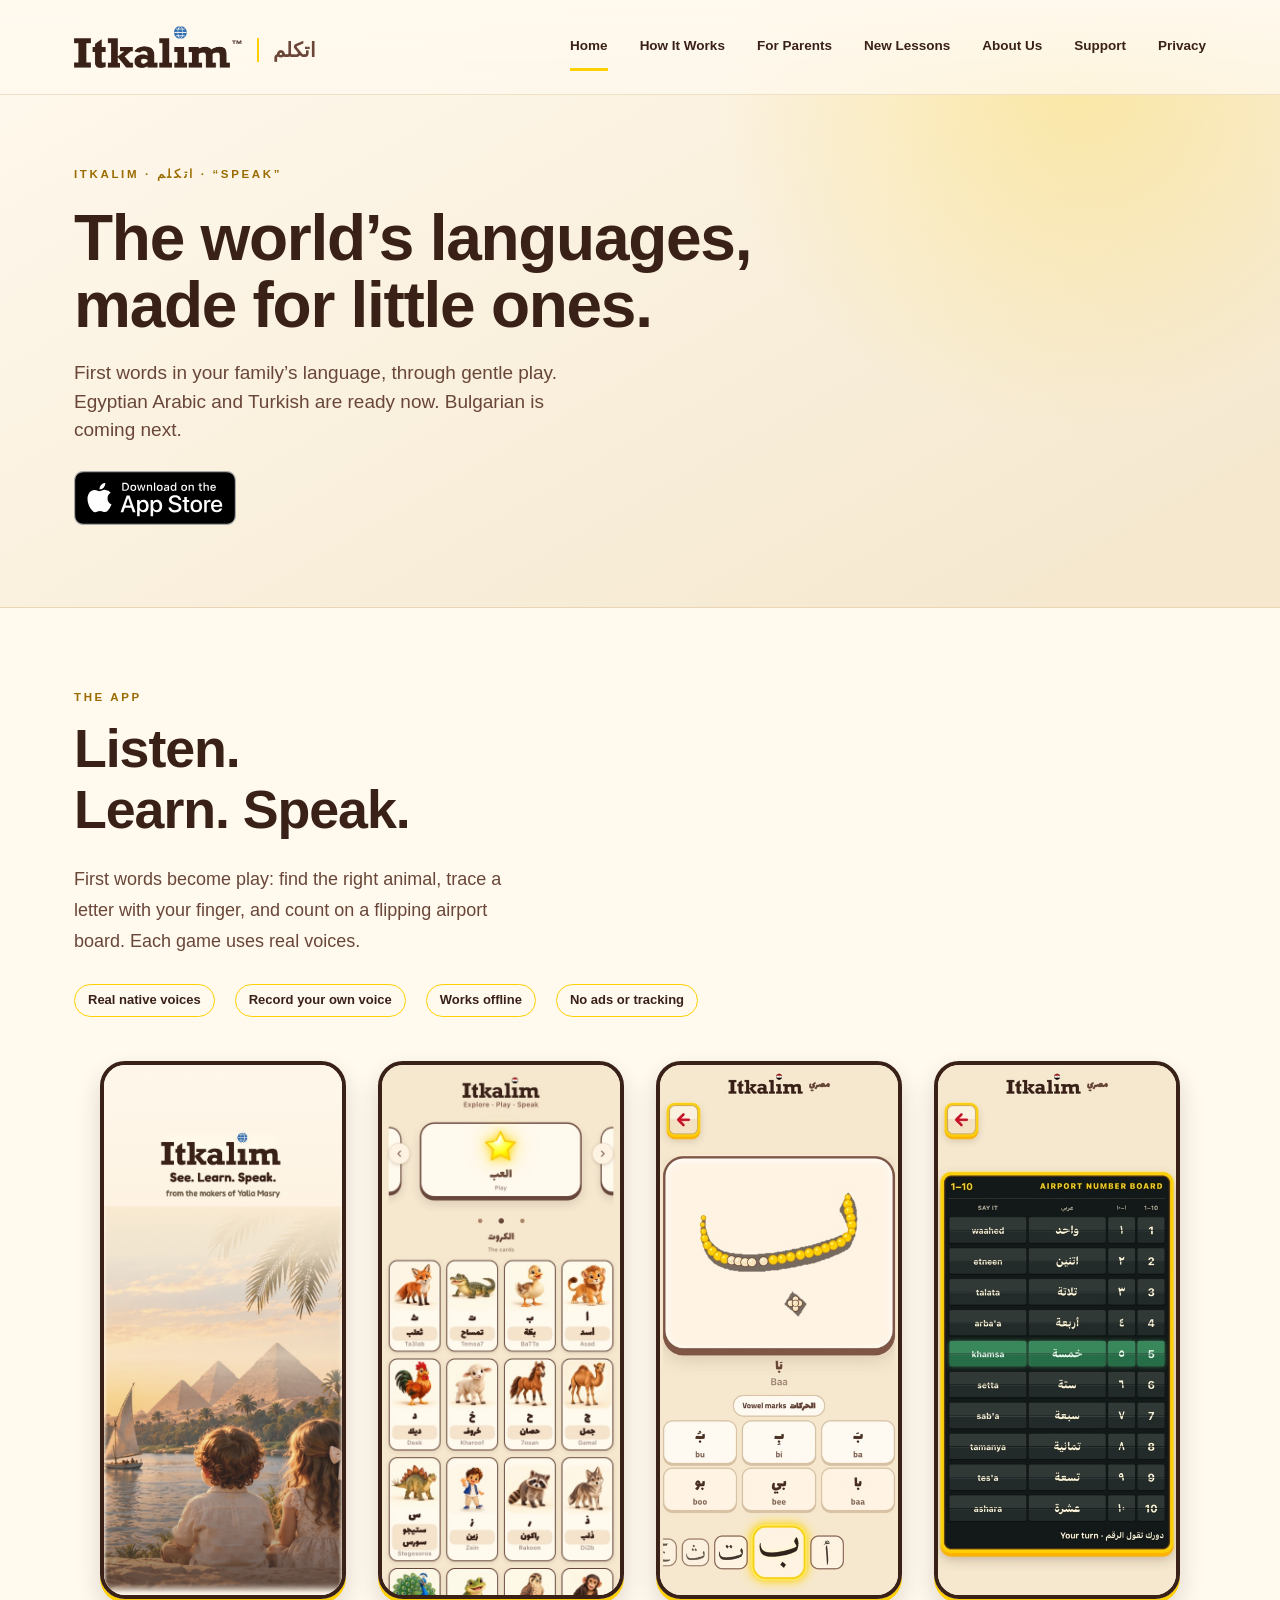
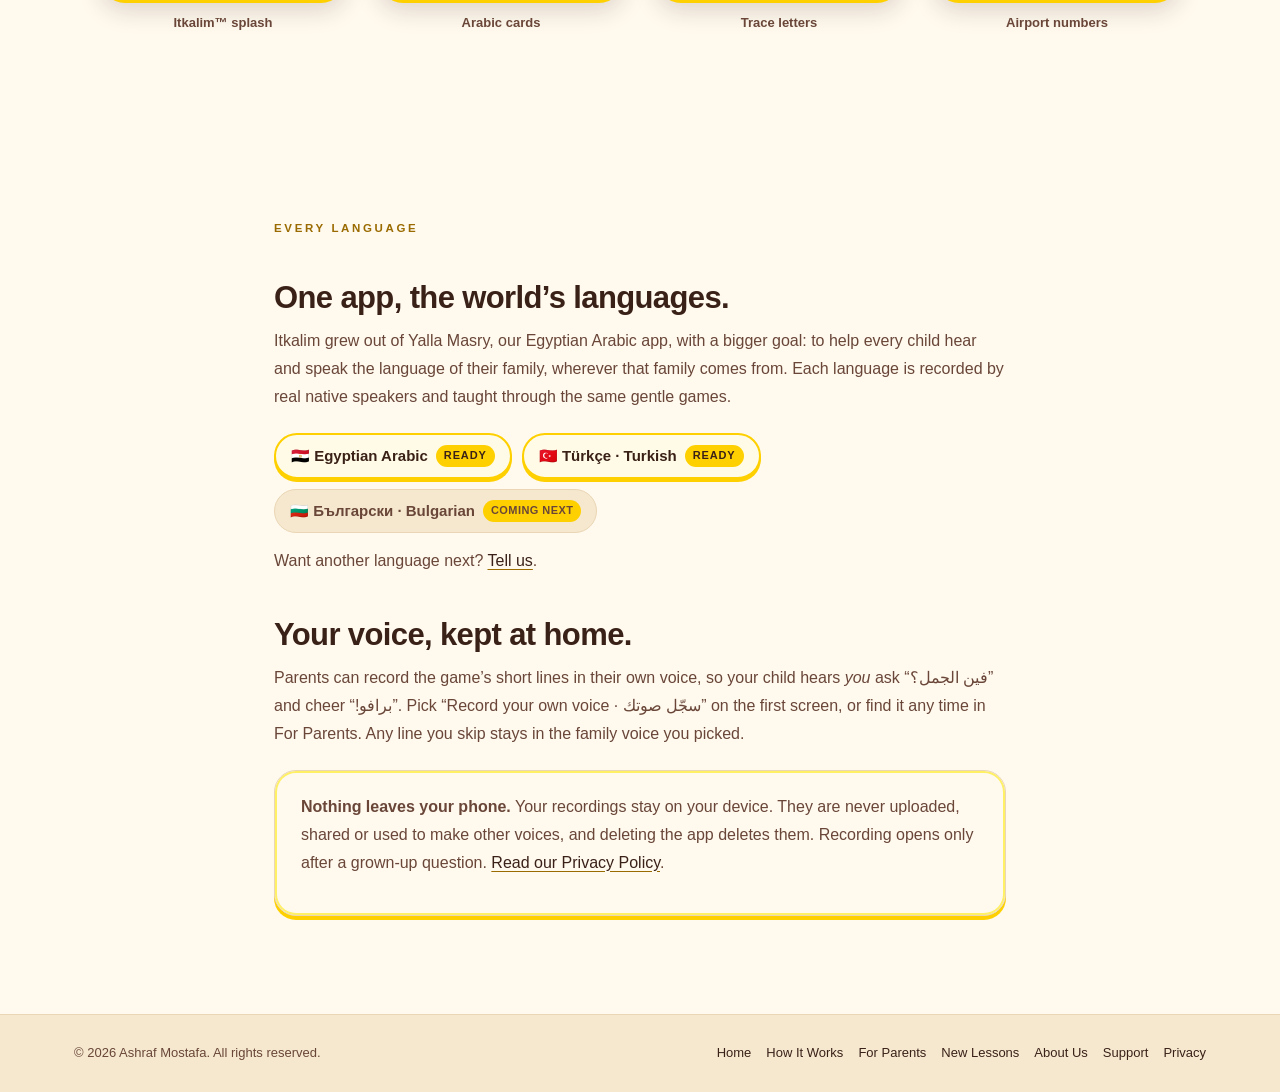
==== index.html @ bd78e7db "Add ™ beside the Itkalim logo on every page Co-Authored-By: Claude Opus 5.5 <noreply@anthropic.com> " ====
<!doctype html><html lang="en"><head><meta charset="utf-8"><meta name="viewport" content="width=device-width,initial-scale=1"><meta name="theme-color" content="#fff9ee"><meta name="description" content="Itkalim helps little ones hear, find, trace and count their first words in the languages of the world, starting with Egyptian Arabic and Turkish."><title>Itkalim · First words in the world’s languages, for little ones</title><link rel="icon" href="logo.png"><link rel="stylesheet" href="styles.css"></head><body><header class="site-header home-head"><div class="wrap header-inner">
    <a class="brand" href="index.html" aria-label="Itkalim homepage"><span class="brand-mark-wrap"><img class="brand-wordmark" src="assets/itkalim-wordmark.png" alt="Itkalim" width="1000" height="270"><sup class="brand-tm" aria-label="trademark">™</sup></span><span class="brand-ar" lang="ar">اتكلم</span></a>
    <button class="menu-toggle" type="button" aria-label="Open navigation" aria-expanded="false" aria-controls="site-menu">☰</button>
    <nav class="nav-links" id="site-menu" aria-label="Main navigation"><a href="index.html" class="active" aria-current="page">Home</a><a href="how-it-works.html">How It Works</a><a href="for-parents.html">For Parents</a><a href="lessons.html">New Lessons</a><a href="about-us.html">About Us</a><a href="support.html">Support</a><a href="privacy.html">Privacy</a></nav>
    </div></header><main id="main-content"><section class="hero"><div class="wrap"><div class="hero-text"><p class="eyebrow">Itkalim · <bdi lang="ar" dir="rtl">اتكلم</bdi> · “speak”</p><h1>The world’s languages,<br>made for little ones.</h1><p class="hero-lead">First words in your family’s language, through gentle play. Egyptian Arabic and Turkish are ready now. Bulgarian is coming next.</p><a class="app-badge" href="https://apps.apple.com/us/app/itkalim/id6825574672" target="_blank" rel="noopener noreferrer"><img src="assets/app-store-badge.svg" alt="Download on the App Store" width="162" height="54"></a></div></div><div class="hero-wave" aria-hidden="true"></div></section>
<section class="intro"><div class="wrap intro-showcase"><div class="intro-copy"><div class="eyebrow">The App</div><h2>Listen.<br>Learn. Speak.</h2><p>First words become play: find the right animal, trace a letter with your finger, and count on a flipping airport board. Each game uses real voices.</p><div class="feature-line"><span>Real native voices</span><span>Record your own voice</span><span>Works offline</span><span>No ads or tracking</span></div></div><div class="game-screens" aria-label="Itkalim splash screen and Egyptian Arabic game screenshots"><figure><img loading="lazy" src="assets/iphone-splash-kids.jpg" alt="Itkalim globe wordmark above two children looking across the Nile toward the pyramids" width="1170" height="2532"><figcaption>Itkalim™ splash</figcaption></figure><figure><img loading="lazy" src="assets/iphone-home-arabic-light.jpg" alt="Itkalim Egyptian Arabic home screen in light sand, with a glowing star and animal alphabet cards" width="500" height="1100"><figcaption>Arabic cards</figcaption></figure><figure><img loading="lazy" src="assets/iphone-tracing.jpg" alt="Trace an Arabic letter by following tactile dots" width="411" height="898"><figcaption>Trace letters</figcaption></figure><figure><img loading="lazy" src="assets/iphone-airport-numbers.jpg" alt="Airport number board with the fifth row lit green" width="411" height="898"><figcaption>Airport numbers</figcaption></figure></div></div></section>
<section class="section"><div class="wrap content"><div class="eyebrow">Every language</div>
<h2>One app, the world’s languages.</h2>
<p>Itkalim grew out of Yalla Masry, our Egyptian Arabic app, with a bigger goal: to help every child hear and speak the language of their family, wherever that family comes from. Each language is recorded by real native speakers and taught through the same gentle games.</p>
<div class="lang-grid" aria-label="Languages in Itkalim">
<span class="lang ready">🇪🇬 Egyptian Arabic <small>Ready</small></span><span class="lang ready">🇹🇷 Türkçe · Turkish <small>Ready</small></span><span class="lang upcoming">🇧🇬 Български · Bulgarian <small>Coming next</small></span>
</div>
<p class="small">Want another language next? <a href="lessons.html">Tell us</a>.</p>
<h2>Your voice, kept at home.</h2>
<p>Parents can record the game’s short lines in their own voice, so your child hears <em>you</em> ask “<bdi lang="ar" dir="rtl">فين الجمل؟</bdi>” and cheer “<bdi lang="ar" dir="rtl">برافو!</bdi>”. Pick “Record your own voice · <bdi lang="ar" dir="rtl">سجّل صوتك</bdi>” on the first screen, or find it any time in For Parents. Any line you skip stays in the family voice you picked.</p>
<div class="card">
<p>
<strong>Nothing leaves your phone.</strong> Your recordings stay on your device. They are never uploaded, shared or used to make other voices, and deleting the app deletes them. Recording opens only after a grown-up question. <a href="privacy.html">Read our Privacy Policy</a>.</p>
</div>

</div>
</section></main><footer class="site-footer"><div class="wrap footer-row"><div class="footer-copy">© 2026 Ashraf Mostafa. All rights reserved.</div><nav class="footer-nav" aria-label="Footer navigation"><a href="index.html">Home</a><a href="how-it-works.html">How It Works</a><a href="for-parents.html">For Parents</a><a href="lessons.html">New Lessons</a><a href="about-us.html">About Us</a><a href="support.html">Support</a><a href="privacy.html">Privacy</a></nav></div></footer><script src="site.js" defer></script></body></html>
---- styles.css ----
:root{--ink:#102940;--ink-light:#304a62;--gold:#b27a21;--sun:#e6aa28;--sand:#fbf6ed;--ivory:#fffcf7;--line:#e6dac7;--brown:#633f33;--panel:#f5ecdc;--serif:Georgia,'Times New Roman',serif;--sans:-apple-system,BlinkMacSystemFont,'Segoe UI',Arial,sans-serif}
*{box-sizing:border-box}html{scroll-behavior:smooth}body{margin:0;background:var(--ivory);color:var(--ink);font:16px/1.6 var(--sans);-webkit-font-smoothing:antialiased}a{color:inherit}button{font:inherit}img{display:block;max-width:100%}h1,h2,h3,p{margin-top:0}h1,h2,h3{line-height:1.13}h1,h2{font-family:var(--serif);font-weight:500;letter-spacing:-.035em}a:focus-visible,button:focus-visible,summary:focus-visible{outline:3px solid #d69b34;outline-offset:4px}.wrap{max-width:1260px;margin:0 auto;padding:0 clamp(22px,5vw,72px)}
.site-header{position:relative;z-index:20;background:rgba(255,252,246,.94);border-bottom:1px solid rgba(201,172,120,.25)}.site-header.home-head{position:absolute;left:0;right:0;background:linear-gradient(180deg,rgba(255,251,243,.96),rgba(255,251,243,.72))}.header-inner{min-height:94px;display:flex;align-items:center;justify-content:space-between;gap:20px}.brand{display:flex;align-items:center;gap:12px;text-decoration:none;flex:0 0 auto}.brand-mark{width:57px;height:57px;object-fit:cover;border-radius:14px;box-shadow:0 2px 8px rgba(36,57,79,.12)}.brand-line{display:block;font-family:var(--serif);font-size:27px;line-height:.99;font-weight:700;letter-spacing:-.03em}.brand-ar{display:block;direction:rtl;text-align:left;color:#9b6519;font-size:18px;font-weight:700;line-height:1.3;margin-top:3px}.nav-links{display:flex;align-items:center;gap:clamp(13px,2.5vw,32px);font-size:13.5px;font-weight:650}.nav-links a{white-space:nowrap;text-decoration:none;padding:12px 0;border-bottom:2px solid transparent}.nav-links a:hover,.nav-links a.active{border-bottom-color:var(--gold)}.nav-cta,.button{display:inline-flex;justify-content:center;align-items:center;gap:10px;background:#0b233a;color:white;text-decoration:none;border:1px solid #0b233a;border-radius:999px;font-size:13.5px;font-weight:700;padding:12px 20px;transition:transform .15s,background .15s}.nav-cta:hover,.button:hover{background:#29455c;transform:translateY(-1px)}.nav-cta{padding:11px 17px}.button.secondary{background:transparent;color:var(--ink);border-color:#97a3ad}.button.secondary:hover{background:#fff}.menu-toggle{display:none;background:#fff8eb;color:var(--ink);border:1px solid var(--line);border-radius:12px;padding:9px 12px;font-size:16px;cursor:pointer}
.hero{min-height:660px;display:flex;align-items:flex-start;position:relative;isolation:isolate;background:linear-gradient(90deg,rgba(255,251,243,.87) 0%,rgba(255,251,243,.47) 34%,rgba(255,251,243,0) 60%),url('assets/nile-sunset.jpg') center 49%/cover no-repeat}.hero .wrap{width:100%}.hero-text{max-width:590px;margin:clamp(165px,15vw,190px) 0 40px}h1{font-size:clamp(50px,5.4vw,80px);line-height:1.04;margin-bottom:35px;text-wrap:balance}.hero .button{background:#0d0e0f;border-color:#0d0e0f;border-radius:8px;font-size:16px;padding:14px 22px}.hero .eyebrow{margin-bottom:22px}.eyebrow{font-size:11.5px;letter-spacing:.23em;font-weight:800;text-transform:uppercase;color:var(--gold)}.hero-note{max-width:470px;color:#36516c;font-size:18px}.hero-wave{position:absolute;z-index:0;bottom:-1px;width:100%;height:40px;background:var(--ivory);clip-path:polygon(0 54%,38% 82%,100% 30%,100% 100%,0 100%)}
.intro{position:relative;padding:80px 0 110px;background:var(--ivory);overflow:hidden}.intro:after{content:'';position:absolute;width:500px;height:400px;right:-210px;bottom:-220px;border-radius:50%;background:#f8f0df;z-index:0}.intro-grid{display:grid;grid-template-columns:1fr 1fr;gap:clamp(30px,6vw,95px);align-items:center;position:relative;z-index:1}.intro-copy h2{font-size:clamp(44px,4.2vw,67px);margin:12px 0 25px}.intro-copy p{max-width:460px;color:#44596b;font-size:18px;line-height:1.7}.feature-line{display:flex;gap:20px;flex-wrap:wrap;margin-top:28px;color:#7e5a2a;font-weight:650;font-size:13px}.feature-line span{border-left:1px solid #dac49d;padding-left:15px}.feature-line span:first-child{border:0;padding-left:0}
.phones{display:flex;justify-content:center;align-items:center;gap:0;min-width:0}.phone{position:relative;background:#101115;border:6px solid #17191b;padding:4px;border-radius:33px;width:45%;max-width:267px;box-shadow:0 18px 35px rgba(49,37,23,.18),0 3px 10px rgba(49,37,23,.12);overflow:hidden}.phone:first-child{transform:translateX(20px) rotate(-2deg);z-index:2}.phone:nth-child(2){transform:translate(-18px,38px) rotate(2deg);z-index:1}.phone:after{content:'';position:absolute;top:11px;left:50%;transform:translateX(-50%);background:#08090a;width:34%;height:17px;border-radius:0 0 14px 14px;pointer-events:none}.phone img{border-radius:25px;display:block;aspect-ratio:411/898;width:100%;object-fit:cover}
.page-hero{padding:105px 0 62px;background:radial-gradient(circle at 82% 10%,#f4dcae 0%,transparent 30%),linear-gradient(140deg,#fff9ed,#fffdf9 72%);border-bottom:1px solid var(--line)}.page-hero .eyebrow{margin-bottom:17px}.page-hero h1{max-width:850px;font-size:clamp(47px,5.2vw,72px);margin:0 0 18px}.page-hero p{max-width:690px;color:#52677b;font-size:19px;line-height:1.65;margin:0}.page-hero.compact{padding:80px 0 55px}.page-hero.compact h1{font-size:clamp(43px,4.8vw,67px)}
.section{padding:76px 0}.section.soft{background:var(--sand)}.section-tight{padding:45px 0}.section h2{font-size:clamp(36px,3.3vw,51px);margin:0 0 15px}.section .lead{color:#516679;max-width:725px;font-size:18px}.step-grid{display:grid;grid-template-columns:repeat(3,1fr);gap:28px;margin-top:37px}.step{padding:30px 28px;border-radius:20px;background:#fffcf6;border:1px solid var(--line);min-height:280px}.step-no{display:inline-flex;width:38px;height:38px;align-items:center;justify-content:center;border-radius:50%;background:#c38a2c;color:white;font-size:14px;font-weight:800;margin-bottom:23px}.step h3{font-family:var(--serif);font-size:27px;margin-bottom:12px;font-weight:600}.step p{color:#526679;line-height:1.7}.story-split{display:grid;grid-template-columns:.85fr 1.15fr;gap:50px;align-items:center}.story-split.reverse{grid-template-columns:1.15fr .85fr}.story-split p{color:#4c6276;font-size:17px}.story-split .phone{margin:auto;transform:none;max-width:245px;width:100%}.story-split .phone:first-child{transform:none}.story-image{border-radius:22px;object-fit:cover;width:100%;max-height:390px}.detail-row{display:grid;grid-template-columns:1fr 1fr;gap:36px;align-items:start}.statement{padding:24px 0;border-top:1px solid #dbcdb6}.statement h3{font-family:var(--serif);font-size:25px;margin:0 0 8px}.statement p{color:#4a6175;margin:0}.quote{font-family:var(--serif);font-size:clamp(27px,3vw,43px);line-height:1.28;max-width:730px;margin:0 auto;text-align:center;color:#1c3a50}.center{text-align:center}.center .lead{margin-left:auto;margin-right:auto}.btn-row{display:flex;gap:12px;flex-wrap:wrap;margin-top:28px}.content{max-width:860px}.content h2{font-size:31px;margin:42px 0 12px}.content p,.content li{font-size:16px;color:#43586b;line-height:1.75}.content ul{padding-left:24px}.content a{color:#0d4975;text-underline-offset:3px}.callout{background:#f5ebd8;border-left:3px solid var(--gold);padding:22px 26px;margin:25px 0;border-radius:0 15px 15px 0}.callout p{margin:0}.faq{max-width:900px;margin:0 auto}.faq details{border-bottom:1px solid var(--line);padding:15px 0}.faq summary{cursor:pointer;list-style:none;font-size:18px;color:var(--ink);font-weight:650;padding:11px 0;display:flex;justify-content:space-between;gap:18px}.faq summary::-webkit-details-marker{display:none}.faq summary:after{content:'+';color:var(--gold);font-size:24px;line-height:1}.faq details[open] summary:after{content:'−'}.faq details p{color:#53687a;max-width:730px;padding:0 0 12px;margin:0}.support-email{background:#fff7e8;border-radius:22px;border:1px solid var(--line);padding:26px 30px;margin:0 0 40px}.support-email p{margin-bottom:7px}.support-email a{font-size:21px;font-weight:700;color:#154e79}.gallery{display:flex;gap:36px;justify-content:center;flex-wrap:wrap;margin-top:25px}.gallery .phone{max-width:250px;transform:none!important;width:44%}
.site-footer{background:#f7f1e7;border-top:1px solid var(--line);padding:28px 0}.footer-row{display:flex;justify-content:space-between;align-items:center;gap:24px;flex-wrap:wrap}.footer-copy{font-size:13px;color:#64707e}.footer-nav{display:flex;flex-wrap:wrap;gap:15px;font-size:13px}.footer-nav a{text-decoration:none}.footer-nav a:hover{text-decoration:underline}.small{color:#6c7b89;font-size:13px}.ar-summary{direction:rtl;text-align:right;border-top:1px solid var(--line);padding-top:25px;margin-top:45px}
.signup-form{display:grid;gap:14px}.signup-form label,.signup-form legend{font-weight:650;color:var(--ink)}.signup-form input[type=email],.signup-form input[type=text]{background:white;border:1px solid #cdbfa8;padding:13px 15px;border-radius:11px;font:inherit;width:100%;max-width:610px}.signup-form fieldset{border:none;padding:0;margin:0}.signup-form .checkboxes{display:grid;grid-template-columns:1fr 1fr;gap:8px;margin:12px 0}.signup-form .checkboxes label{font-weight:500}.signup-form .check-line{display:flex;gap:8px;align-items:flex-start}.signup-form .check-line input{width:18px;height:18px;flex-shrink:0;margin-top:4px}.signup-form button{justify-self:start}
@media(max-width:1050px){.nav-links{gap:15px}.nav-links a{font-size:12.5px}.brand-line{font-size:23px}.header-inner{min-height:80px}.brand-mark{width:46px;height:46px}.nav-cta{display:none}.hero{min-height:620px}.hero-text{margin-top:140px}.intro-grid{gap:28px}}
@media(max-width:900px){.site-header.home-head{position:relative}.site-header{background:var(--ivory)}.header-inner{min-height:74px}.brand-line{font-size:22px}.brand-ar{font-size:14px}.brand-mark{width:46px;height:46px}.menu-toggle{display:block}.nav-links{display:none;position:absolute;top:74px;left:0;right:0;background:#fffdf8;padding:16px 23px 24px;border-bottom:1px solid var(--line);box-shadow:0 13px 22px rgba(38,33,26,.08);align-items:stretch;flex-direction:column;gap:0}.nav-links.open{display:flex}.nav-links a{font-size:15px;padding:13px 5px;border-bottom:1px solid #eee3d3}.hero{min-height:580px;background:linear-gradient(180deg,rgba(255,252,245,.78),rgba(255,252,245,.26) 46%,transparent 73%),url('assets/nile-sunset.jpg') 67% center/cover no-repeat}.hero-text{margin-top:48px;max-width:390px}.hero h1{font-size:clamp(42px,10vw,57px);margin-bottom:25px}.intro{padding:55px 0 82px}.intro-grid,.story-split,.story-split.reverse,.detail-row{grid-template-columns:1fr;gap:30px}.intro-copy{order:-1}.intro-copy h2{font-size:clamp(43px,10vw,56px)}.phones{max-width:470px;margin:auto;width:100%}.phone{max-width:215px}.step-grid{grid-template-columns:1fr;gap:16px}.step{min-height:auto}.page-hero{padding:70px 0 50px}.page-hero.compact{padding:65px 0 40px}.section{padding:55px 0}.story-split.reverse .story-image{order:2}.footer-row{justify-content:center;text-align:center}.footer-nav{justify-content:center}.gallery{gap:17px}.gallery .phone{width:44%}}
@media(prefers-reduced-motion:reduce){html{scroll-behavior:auto}*,*:before,*:after{transition:none!important}}


/* Approved iPhone crop: show the two children together, with pyramids beyond. */
@media (max-width:900px) {
  .hero {
    background:linear-gradient(180deg,rgba(255,252,245,.78),rgba(255,252,245,.19) 42%,transparent 70%),url('assets/nile-sunset.jpg') 100% center/cover no-repeat;
  }
}
@media (max-width:480px) {
  .hero{min-height:400px;background:linear-gradient(180deg,rgba(255,252,245,.80) 0%,rgba(255,252,245,.55) 30%,rgba(255,252,245,0) 52%),url('assets/nile-sunset.jpg') 98% 100%/cover no-repeat,#fffcf5;}
  .hero-text{max-width:355px;margin-top:26px;}
  .hero h1{font-size:clamp(39px,10.2vw,49px);}
}
/* Retain comprehensive public legal/support text with the new editorial style. */
.content .card{background:#fff9ed;border:1px solid var(--line);border-radius:18px;padding:22px 26px;margin:22px 0}
.content .rtl{direction:rtl;text-align:right}
.content .muted{color:#627285}
.content .faq h3{font-family:var(--serif);font-size:23px;margin:30px 0 8px}
.content .contact a{font-weight:700;font-size:22px}

.app-badge{display:inline-block;line-height:0;border-radius:9px;transition:transform .15s}.app-badge:hover{transform:translateY(-1px)}.app-badge:focus-visible{outline:3px solid #c8962e;outline-offset:3px}.app-badge img{height:54px;width:auto;display:block}@media(max-width:640px){.app-badge img{height:48px}}

/* ===== Itkalim 1.4 brand (owner 2026-11-14): the app's colours and logo. =====
   Cream #fff9ee and sand #f5e8cf backgrounds, dark brown #3a2118 (the wordmark),
   warm brown #694638, and the app's signature gold #ffd000 with light gold #fff066
   for frames and highlights. Rounded system type, like the app. */
:root{--ink:#3a2118;--ink-light:#694638;--gold:#9a6b00;--sun:#ffd000;--gold-light:#fff066;--sand:#f5e8cf;--ivory:#fff9ee;--line:#ead6b4;--brown:#694638;--panel:#f5e8cf;
  --serif:ui-rounded,"SF Pro Rounded",-apple-system,BlinkMacSystemFont,"Segoe UI",Arial,sans-serif;
  --sans:ui-rounded,"SF Pro Rounded",-apple-system,BlinkMacSystemFont,"Segoe UI",Arial,sans-serif}
body{background:var(--ivory);color:var(--ink)}
h1,h2{font-weight:800;letter-spacing:-.02em;color:var(--ink)}
h3{color:var(--ink)}
a:focus-visible,button:focus-visible,summary:focus-visible{outline-color:var(--sun)}
.site-header{background:rgba(255,249,238,.95);border-bottom-color:rgba(234,214,180,.7)}
.site-header.home-head{background:linear-gradient(180deg,rgba(255,249,238,.97),rgba(255,249,238,.75))}
.brand{gap:14px;align-items:center}
.brand-wordmark{height:42px;width:auto}
.brand .brand-ar{color:var(--ink-light);font-size:20px;margin:6px 0 0;padding-left:14px;border-left:2px solid var(--sun);line-height:1.2}
.nav-links a{color:var(--ink)}
.nav-links a:hover,.nav-links a.active{border-bottom:3px solid var(--sun)}
.nav-cta,.button{background:var(--ink);border-color:var(--ink);color:#fff9ee}
.nav-cta:hover,.button:hover{background:var(--ink-light)}
.button.secondary{background:#fff9ee;color:var(--ink);border:2px solid var(--sun);box-shadow:0 3px 0 #ffd000}
.button.secondary:hover{background:#fff6cc}
.eyebrow{color:var(--gold)}
.hero-lead{font-size:19px;line-height:1.5;color:var(--ink-light);max-width:520px;margin:-6px 0 26px}
.page-hero{background:radial-gradient(circle at 82% 8%,rgba(255,208,0,.28) 0%,transparent 32%),linear-gradient(150deg,#fff9ee,#f5e8cf 90%);border-bottom-color:var(--line)}
.section.soft{background:var(--sand)}
.step,.statement,.content .card{background:#fff9ee;border:1px solid var(--line);border-radius:22px;box-shadow:inset 0 0 0 2px #fff066,0 4px 0 #ffd000}
.step-no{color:var(--gold)}
.feature-line span{background:#fff9ee;border:1.5px solid var(--sun);color:var(--ink)}
.site-footer{background:var(--sand);border-top-color:var(--line)}
.footer-copy{color:var(--ink-light)}
.content .muted,.small{color:var(--ink-light)}
.content .faq h3{font-family:var(--serif)}
.lang-grid{display:flex;flex-wrap:wrap;gap:10px;margin:22px 0 14px}
.lang{display:inline-flex;align-items:center;gap:8px;padding:9px 15px;border-radius:999px;background:#fff9ee;border:1.5px solid var(--line);font-weight:650;font-size:15px;color:var(--ink-light)}
.lang.ready{border:2px solid var(--sun);color:var(--ink);box-shadow:0 3px 0 #ffd000;background:#fffbe6}
.lang small{font-size:11px;font-weight:800;letter-spacing:.08em;text-transform:uppercase;background:var(--sun);color:var(--ink);border-radius:999px;padding:2px 8px}
.shots{display:grid;grid-template-columns:repeat(3,minmax(0,1fr));gap:clamp(14px,3vw,34px);margin-top:26px}
.shots figure{margin:0;text-align:center}
.shots img{width:100%;border-radius:28px;border:6px solid #3a2118;box-shadow:0 4px 0 #ffd000,0 18px 40px rgba(58,33,24,.18);background:#fff9ee}
.shots figcaption{margin-top:12px;font-weight:750;color:var(--ink)}
.shots figcaption span{display:block;font-weight:500;font-size:14px;color:var(--ink-light)}
@media(max-width:900px){.brand-wordmark{height:34px}.brand .brand-ar{font-size:16px}}
@media(max-width:640px){.shots{grid-template-columns:1fr;max-width:330px;margin-inline:auto}}
.feature-line span,.feature-line span:first-child{border:1.5px solid var(--sun);padding:5px 13px;border-radius:999px;background:#fff9ee;color:var(--ink)}
.statement{padding:20px 24px;margin-bottom:14px;border-top:1px solid var(--line)}
.phone{background:#3a2118;border-color:#3a2118;box-shadow:0 4px 0 #ffd000,0 18px 35px rgba(58,33,24,.18)}

/* Quiet homepage: reuse the soft sun glow from the inner pages. */
.hero{min-height:510px;background:radial-gradient(circle at 84% 12%,rgba(255,208,0,.25),transparent 30%),linear-gradient(150deg,#fff9ee,#f5e8cf 90%);border-bottom:1px solid var(--line)}
.hero-text{max-width:720px;margin:165px 0 74px}
.hero h1{font-size:clamp(48px,5vw,70px);margin-bottom:27px}
.hero-wave{display:none}
.intro:after{display:none}
.intro-showcase{display:block}.intro-copy{max-width:720px;margin-bottom:44px}
.game-screens{display:grid;grid-template-columns:repeat(4,minmax(0,1fr));gap:clamp(16px,2.5vw,32px);align-items:start;max-width:1080px;margin-inline:auto}
.game-screens figure{margin:0;text-align:center;min-width:0}
.game-screens img{display:block;width:100%;height:auto;aspect-ratio:411/898;object-fit:cover;border:4px solid var(--ink);border-radius:25px;box-shadow:0 4px 0 var(--sun),0 12px 24px rgba(58,33,24,.16)}
.game-screens figcaption{margin-top:14px;font-size:13px;font-weight:750;color:var(--ink-light)}
.lang.upcoming{background:var(--sand)}
.lang.upcoming small{font-size:11px;font-weight:800;letter-spacing:.04em;text-transform:uppercase;color:var(--ink-light)}
.intro-copy p,.page-hero p,.content p,.content li,.step p,.story-split p,.statement p,.section .lead,.quote{color:var(--ink-light)}
.content a{color:var(--ink);text-decoration-color:var(--gold)}
@media(max-width:900px){.hero{min-height:auto}.hero-text{margin:58px 0 65px}.game-screens{gap:16px}}
@media(max-width:600px){.hero-text{margin:45px 0 55px}.hero h1{font-size:clamp(40px,10vw,50px)}.hero-lead{font-size:17px}.intro-copy{margin-bottom:28px}.game-screens{display:flex;gap:18px;overflow-x:auto;scroll-snap-type:x mandatory;padding:2px 4px 14px;margin:0 -4px}.game-screens figure{flex:0 0 min(58vw,225px);scroll-snap-align:center}.game-screens figcaption{font-size:13px}}
.voice-contributors{display:grid;grid-template-columns:repeat(2,minmax(0,1fr));gap:18px;margin:28px 0 34px}
.voice-contributor{display:flex;align-items:center;gap:18px;margin:0;padding:18px;background:var(--ivory);border:1px solid var(--line);border-radius:20px}
.voice-contributor img{flex:none;width:104px;height:104px;object-fit:cover;border-radius:16px}
.voice-contributor figcaption{display:grid;gap:4px;color:var(--ink-light);font-size:14px;line-height:1.45}
.voice-contributor figcaption strong{color:var(--ink);font-size:19px}
@media(max-width:700px){.voice-contributors{grid-template-columns:1fr}.voice-contributor img{width:88px;height:88px}}
.step-screen{display:block;width:min(100%,200px);height:auto;aspect-ratio:411/898;object-fit:cover;margin:18px auto 24px;border:3px solid var(--ink);border-radius:22px;box-shadow:0 4px 0 var(--sun),0 10px 22px rgba(58,33,24,.14)}
.step:has(.step-screen) h3{margin-bottom:0}
/* ™ beside the Itkalim wordmark (owner 2026-11-16, trademark application filed). */
.brand-mark-wrap{display:inline-flex;align-items:flex-start;line-height:1}
.brand-tm{font-size:11px;font-weight:700;color:var(--ink);margin:13px 0 0 2px;line-height:1}
@media(max-width:900px){.brand-tm{font-size:9px;margin-top:10px}}
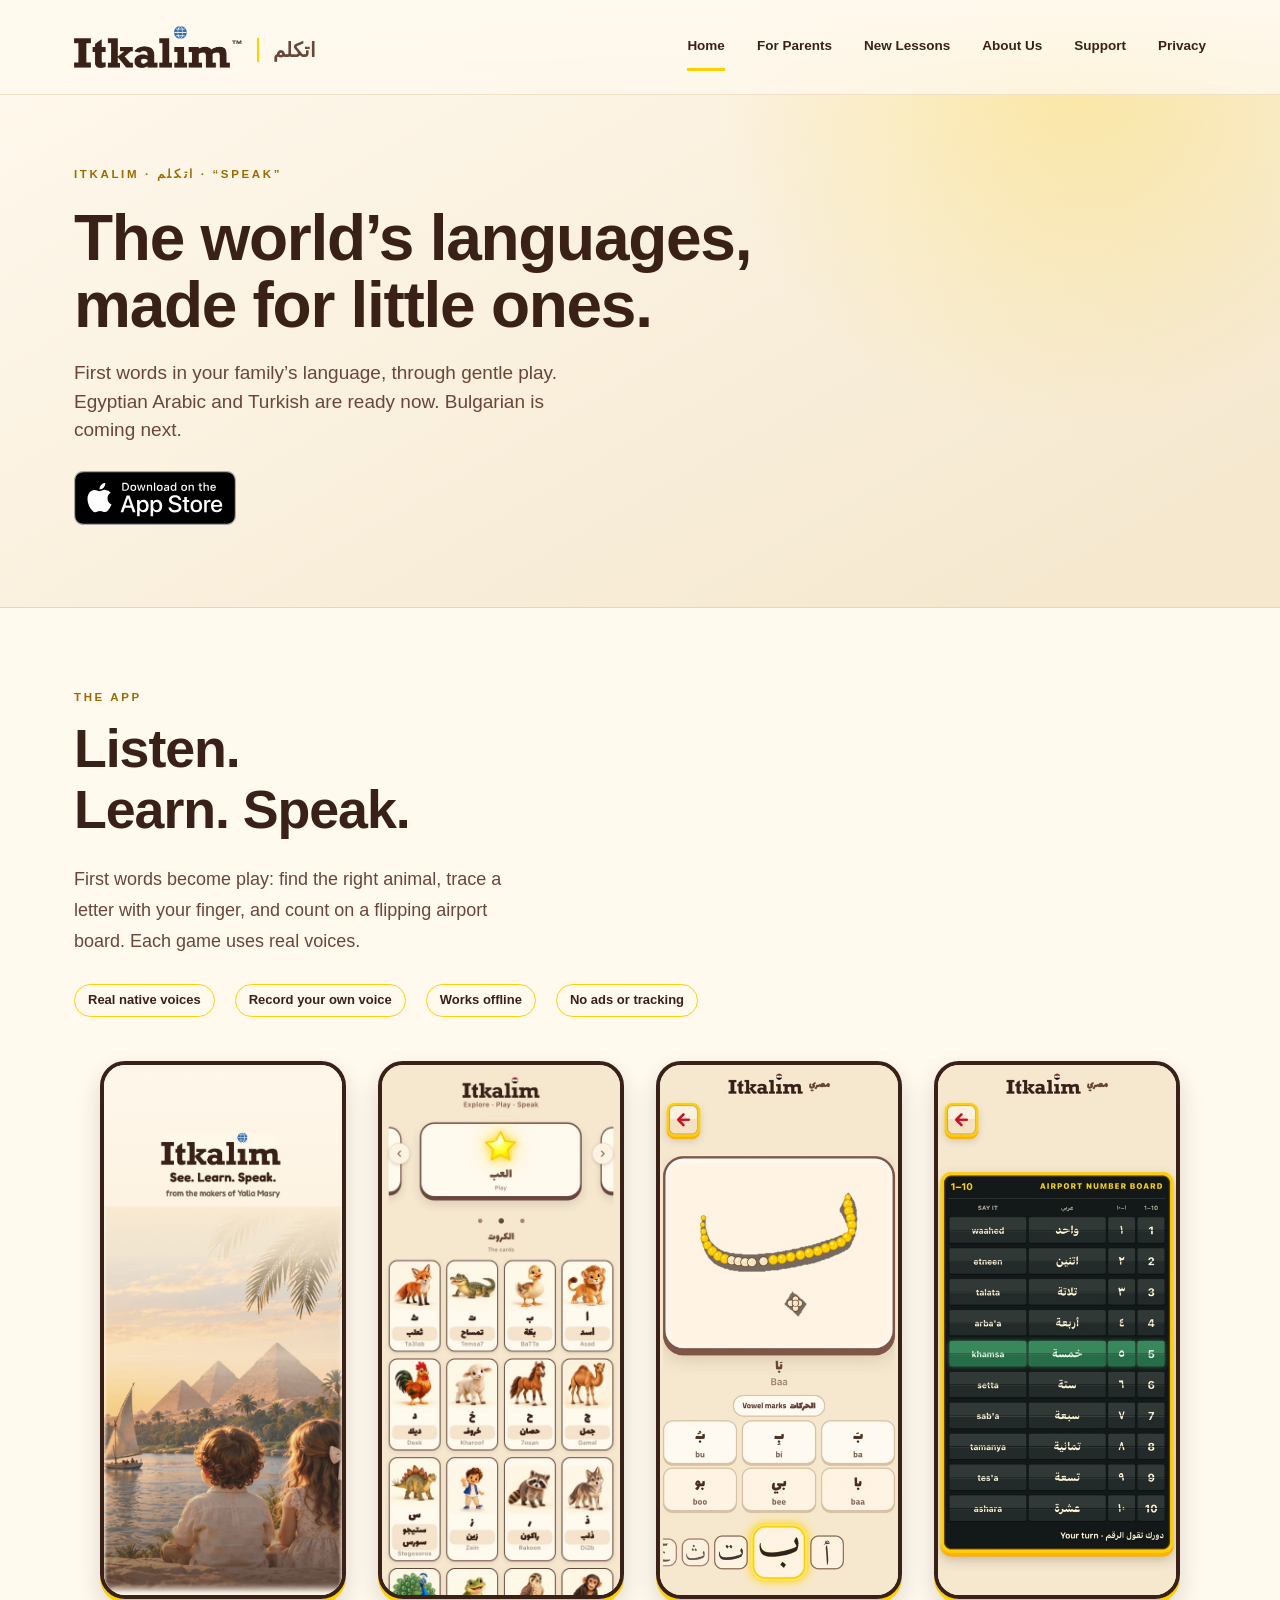
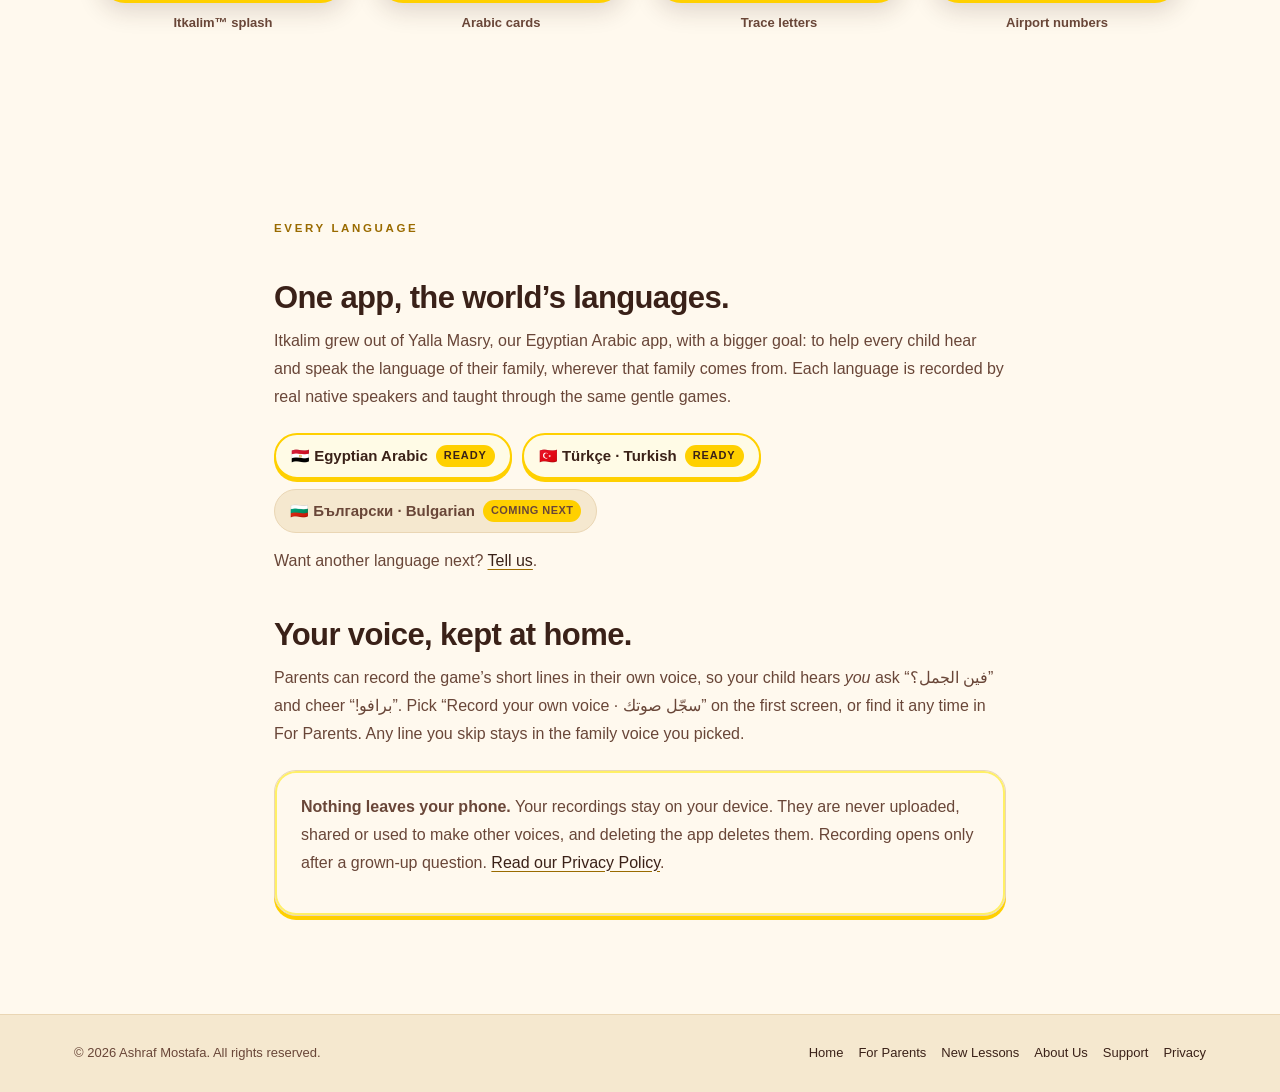
==== commit bbc87c3a: "Remove the How It Works page; its address now opens the home page Co-Authored-By: Claude Opus 5.5 <n" ====
--- a/index.html
+++ b/index.html
@@ -1,7 +1,7 @@
 <!doctype html><html lang="en"><head><meta charset="utf-8"><meta name="viewport" content="width=device-width,initial-scale=1"><meta name="theme-color" content="#fff9ee"><meta name="description" content="Itkalim helps little ones hear, find, trace and count their first words in the languages of the world, starting with Egyptian Arabic and Turkish."><title>Itkalim · First words in the world’s languages, for little ones</title><link rel="icon" href="logo.png"><link rel="stylesheet" href="styles.css"></head><body><header class="site-header home-head"><div class="wrap header-inner">
     <a class="brand" href="index.html" aria-label="Itkalim homepage"><span class="brand-mark-wrap"><img class="brand-wordmark" src="assets/itkalim-wordmark.png" alt="Itkalim" width="1000" height="270"><sup class="brand-tm" aria-label="trademark">™</sup></span><span class="brand-ar" lang="ar">اتكلم</span></a>
     <button class="menu-toggle" type="button" aria-label="Open navigation" aria-expanded="false" aria-controls="site-menu">☰</button>
-    <nav class="nav-links" id="site-menu" aria-label="Main navigation"><a href="index.html" class="active" aria-current="page">Home</a><a href="how-it-works.html">How It Works</a><a href="for-parents.html">For Parents</a><a href="lessons.html">New Lessons</a><a href="about-us.html">About Us</a><a href="support.html">Support</a><a href="privacy.html">Privacy</a></nav>
+    <nav class="nav-links" id="site-menu" aria-label="Main navigation"><a href="index.html" class="active" aria-current="page">Home</a><a href="for-parents.html">For Parents</a><a href="lessons.html">New Lessons</a><a href="about-us.html">About Us</a><a href="support.html">Support</a><a href="privacy.html">Privacy</a></nav>
     </div></header><main id="main-content"><section class="hero"><div class="wrap"><div class="hero-text"><p class="eyebrow">Itkalim · <bdi lang="ar" dir="rtl">اتكلم</bdi> · “speak”</p><h1>The world’s languages,<br>made for little ones.</h1><p class="hero-lead">First words in your family’s language, through gentle play. Egyptian Arabic and Turkish are ready now. Bulgarian is coming next.</p><a class="app-badge" href="https://apps.apple.com/us/app/itkalim/id6825574672" target="_blank" rel="noopener noreferrer"><img src="assets/app-store-badge.svg" alt="Download on the App Store" width="162" height="54"></a></div></div><div class="hero-wave" aria-hidden="true"></div></section>
 <section class="intro"><div class="wrap intro-showcase"><div class="intro-copy"><div class="eyebrow">The App</div><h2>Listen.<br>Learn. Speak.</h2><p>First words become play: find the right animal, trace a letter with your finger, and count on a flipping airport board. Each game uses real voices.</p><div class="feature-line"><span>Real native voices</span><span>Record your own voice</span><span>Works offline</span><span>No ads or tracking</span></div></div><div class="game-screens" aria-label="Itkalim splash screen and Egyptian Arabic game screenshots"><figure><img loading="lazy" src="assets/iphone-splash-kids.jpg" alt="Itkalim globe wordmark above two children looking across the Nile toward the pyramids" width="1170" height="2532"><figcaption>Itkalim™ splash</figcaption></figure><figure><img loading="lazy" src="assets/iphone-home-arabic-light.jpg" alt="Itkalim Egyptian Arabic home screen in light sand, with a glowing star and animal alphabet cards" width="500" height="1100"><figcaption>Arabic cards</figcaption></figure><figure><img loading="lazy" src="assets/iphone-tracing.jpg" alt="Trace an Arabic letter by following tactile dots" width="411" height="898"><figcaption>Trace letters</figcaption></figure><figure><img loading="lazy" src="assets/iphone-airport-numbers.jpg" alt="Airport number board with the fifth row lit green" width="411" height="898"><figcaption>Airport numbers</figcaption></figure></div></div></section>
 <section class="section"><div class="wrap content"><div class="eyebrow">Every language</div>
@@ -19,4 +19,4 @@
 </div>
 
 </div>
-</section></main><footer class="site-footer"><div class="wrap footer-row"><div class="footer-copy">© 2026 Ashraf Mostafa. All rights reserved.</div><nav class="footer-nav" aria-label="Footer navigation"><a href="index.html">Home</a><a href="how-it-works.html">How It Works</a><a href="for-parents.html">For Parents</a><a href="lessons.html">New Lessons</a><a href="about-us.html">About Us</a><a href="support.html">Support</a><a href="privacy.html">Privacy</a></nav></div></footer><script src="site.js" defer></script></body></html>
+</section></main><footer class="site-footer"><div class="wrap footer-row"><div class="footer-copy">© 2026 Ashraf Mostafa. All rights reserved.</div><nav class="footer-nav" aria-label="Footer navigation"><a href="index.html">Home</a><a href="for-parents.html">For Parents</a><a href="lessons.html">New Lessons</a><a href="about-us.html">About Us</a><a href="support.html">Support</a><a href="privacy.html">Privacy</a></nav></div></footer><script src="site.js" defer></script></body></html>
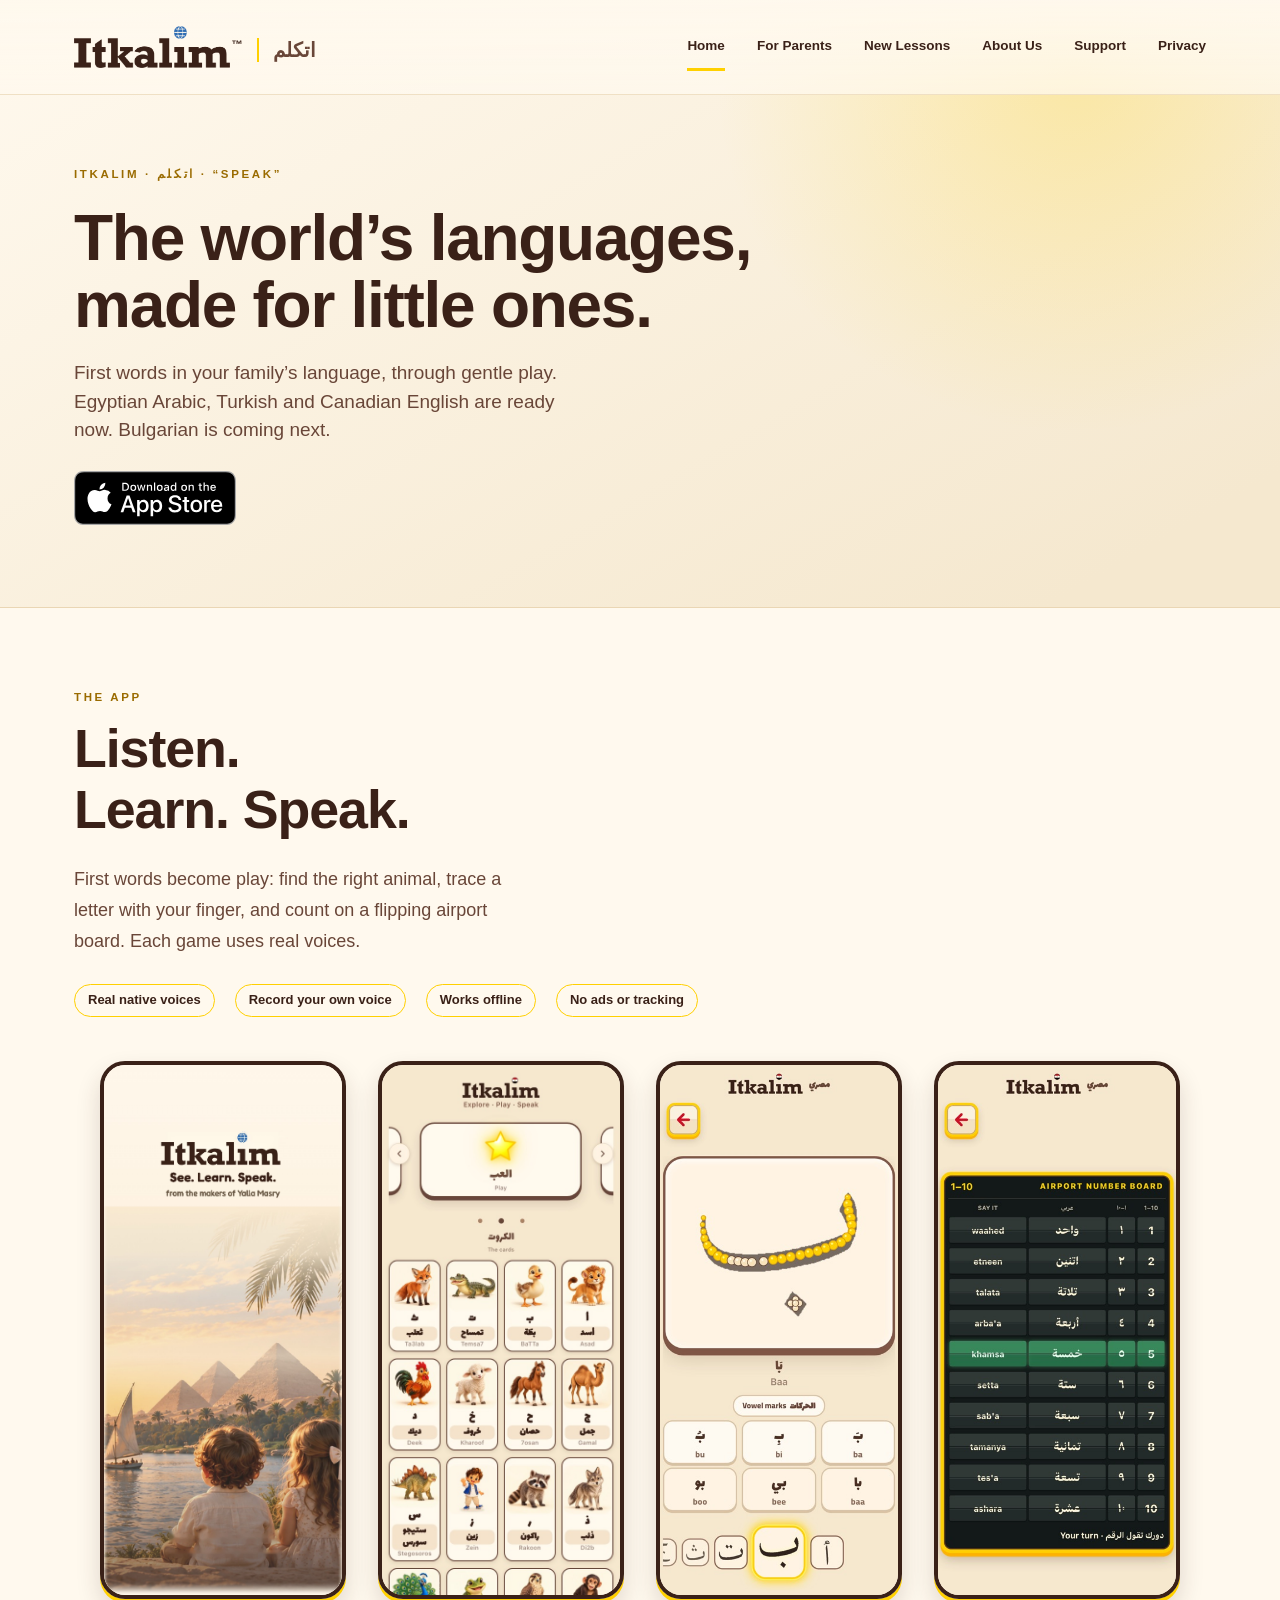
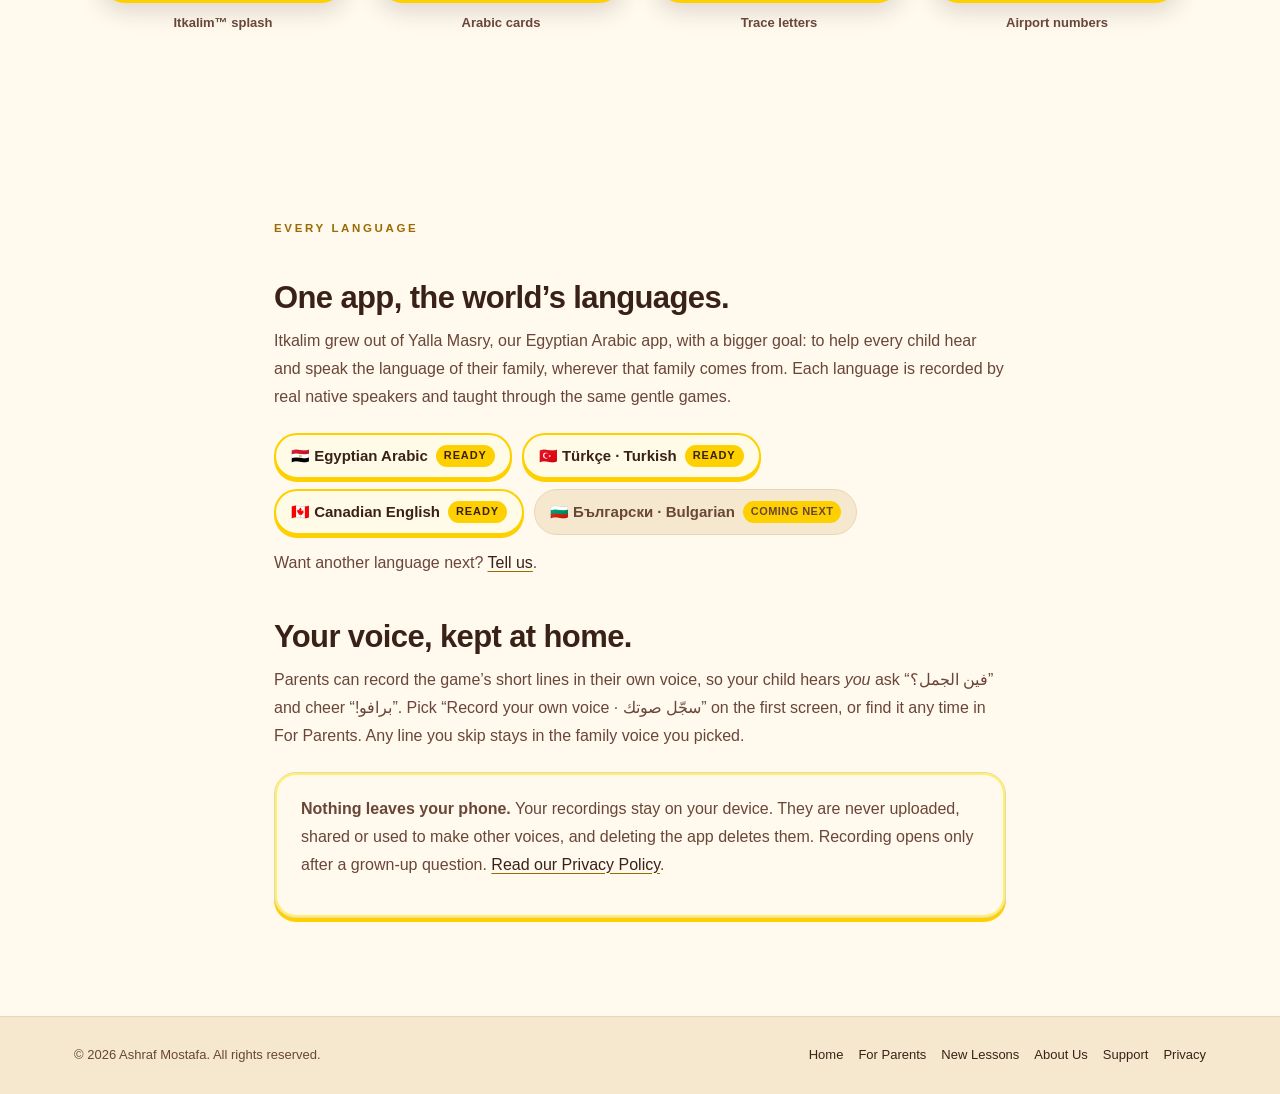
==== commit eff1515d: "Canadian English is ready: language list, home, For Parents and Support; lessons asks about British " ====
--- a/index.html
+++ b/index.html
@@ -1,14 +1,14 @@
-<!doctype html><html lang="en"><head><meta charset="utf-8"><meta name="viewport" content="width=device-width,initial-scale=1"><meta name="theme-color" content="#fff9ee"><meta name="description" content="Itkalim helps little ones hear, find, trace and count their first words in the languages of the world, starting with Egyptian Arabic and Turkish."><title>Itkalim · First words in the world’s languages, for little ones</title><link rel="icon" href="logo.png"><link rel="stylesheet" href="styles.css"></head><body><header class="site-header home-head"><div class="wrap header-inner">
+<!doctype html><html lang="en"><head><meta charset="utf-8"><meta name="viewport" content="width=device-width,initial-scale=1"><meta name="theme-color" content="#fff9ee"><meta name="description" content="Itkalim helps little ones hear, find, trace and count their first words in the languages of the world, starting with Egyptian Arabic, Turkish and Canadian English."><title>Itkalim · First words in the world’s languages, for little ones</title><link rel="icon" href="logo.png"><link rel="stylesheet" href="styles.css"></head><body><header class="site-header home-head"><div class="wrap header-inner">
     <a class="brand" href="index.html" aria-label="Itkalim homepage"><span class="brand-mark-wrap"><img class="brand-wordmark" src="assets/itkalim-wordmark.png" alt="Itkalim" width="1000" height="270"><sup class="brand-tm" aria-label="trademark">™</sup></span><span class="brand-ar" lang="ar">اتكلم</span></a>
     <button class="menu-toggle" type="button" aria-label="Open navigation" aria-expanded="false" aria-controls="site-menu">☰</button>
     <nav class="nav-links" id="site-menu" aria-label="Main navigation"><a href="index.html" class="active" aria-current="page">Home</a><a href="for-parents.html">For Parents</a><a href="lessons.html">New Lessons</a><a href="about-us.html">About Us</a><a href="support.html">Support</a><a href="privacy.html">Privacy</a></nav>
-    </div></header><main id="main-content"><section class="hero"><div class="wrap"><div class="hero-text"><p class="eyebrow">Itkalim · <bdi lang="ar" dir="rtl">اتكلم</bdi> · “speak”</p><h1>The world’s languages,<br>made for little ones.</h1><p class="hero-lead">First words in your family’s language, through gentle play. Egyptian Arabic and Turkish are ready now. Bulgarian is coming next.</p><a class="app-badge" href="https://apps.apple.com/us/app/itkalim/id6825574672" target="_blank" rel="noopener noreferrer"><img src="assets/app-store-badge.svg" alt="Download on the App Store" width="162" height="54"></a></div></div><div class="hero-wave" aria-hidden="true"></div></section>
+    </div></header><main id="main-content"><section class="hero"><div class="wrap"><div class="hero-text"><p class="eyebrow">Itkalim · <bdi lang="ar" dir="rtl">اتكلم</bdi> · “speak”</p><h1>The world’s languages,<br>made for little ones.</h1><p class="hero-lead">First words in your family’s language, through gentle play. Egyptian Arabic, Turkish and Canadian English are ready now. Bulgarian is coming next.</p><a class="app-badge" href="https://apps.apple.com/us/app/itkalim/id6825574672" target="_blank" rel="noopener noreferrer"><img src="assets/app-store-badge.svg" alt="Download on the App Store" width="162" height="54"></a></div></div><div class="hero-wave" aria-hidden="true"></div></section>
 <section class="intro"><div class="wrap intro-showcase"><div class="intro-copy"><div class="eyebrow">The App</div><h2>Listen.<br>Learn. Speak.</h2><p>First words become play: find the right animal, trace a letter with your finger, and count on a flipping airport board. Each game uses real voices.</p><div class="feature-line"><span>Real native voices</span><span>Record your own voice</span><span>Works offline</span><span>No ads or tracking</span></div></div><div class="game-screens" aria-label="Itkalim splash screen and Egyptian Arabic game screenshots"><figure><img loading="lazy" src="assets/iphone-splash-kids.jpg" alt="Itkalim globe wordmark above two children looking across the Nile toward the pyramids" width="1170" height="2532"><figcaption>Itkalim™ splash</figcaption></figure><figure><img loading="lazy" src="assets/iphone-home-arabic-light.jpg" alt="Itkalim Egyptian Arabic home screen in light sand, with a glowing star and animal alphabet cards" width="500" height="1100"><figcaption>Arabic cards</figcaption></figure><figure><img loading="lazy" src="assets/iphone-tracing.jpg" alt="Trace an Arabic letter by following tactile dots" width="411" height="898"><figcaption>Trace letters</figcaption></figure><figure><img loading="lazy" src="assets/iphone-airport-numbers.jpg" alt="Airport number board with the fifth row lit green" width="411" height="898"><figcaption>Airport numbers</figcaption></figure></div></div></section>
 <section class="section"><div class="wrap content"><div class="eyebrow">Every language</div>
 <h2>One app, the world’s languages.</h2>
 <p>Itkalim grew out of Yalla Masry, our Egyptian Arabic app, with a bigger goal: to help every child hear and speak the language of their family, wherever that family comes from. Each language is recorded by real native speakers and taught through the same gentle games.</p>
 <div class="lang-grid" aria-label="Languages in Itkalim">
-<span class="lang ready">🇪🇬 Egyptian Arabic <small>Ready</small></span><span class="lang ready">🇹🇷 Türkçe · Turkish <small>Ready</small></span><span class="lang upcoming">🇧🇬 Български · Bulgarian <small>Coming next</small></span>
+<span class="lang ready">🇪🇬 Egyptian Arabic <small>Ready</small></span><span class="lang ready">🇹🇷 Türkçe · Turkish <small>Ready</small></span><span class="lang ready">🇨🇦 Canadian English <small>Ready</small></span><span class="lang upcoming">🇧🇬 Български · Bulgarian <small>Coming next</small></span>
 </div>
 <p class="small">Want another language next? <a href="lessons.html">Tell us</a>.</p>
 <h2>Your voice, kept at home.</h2>
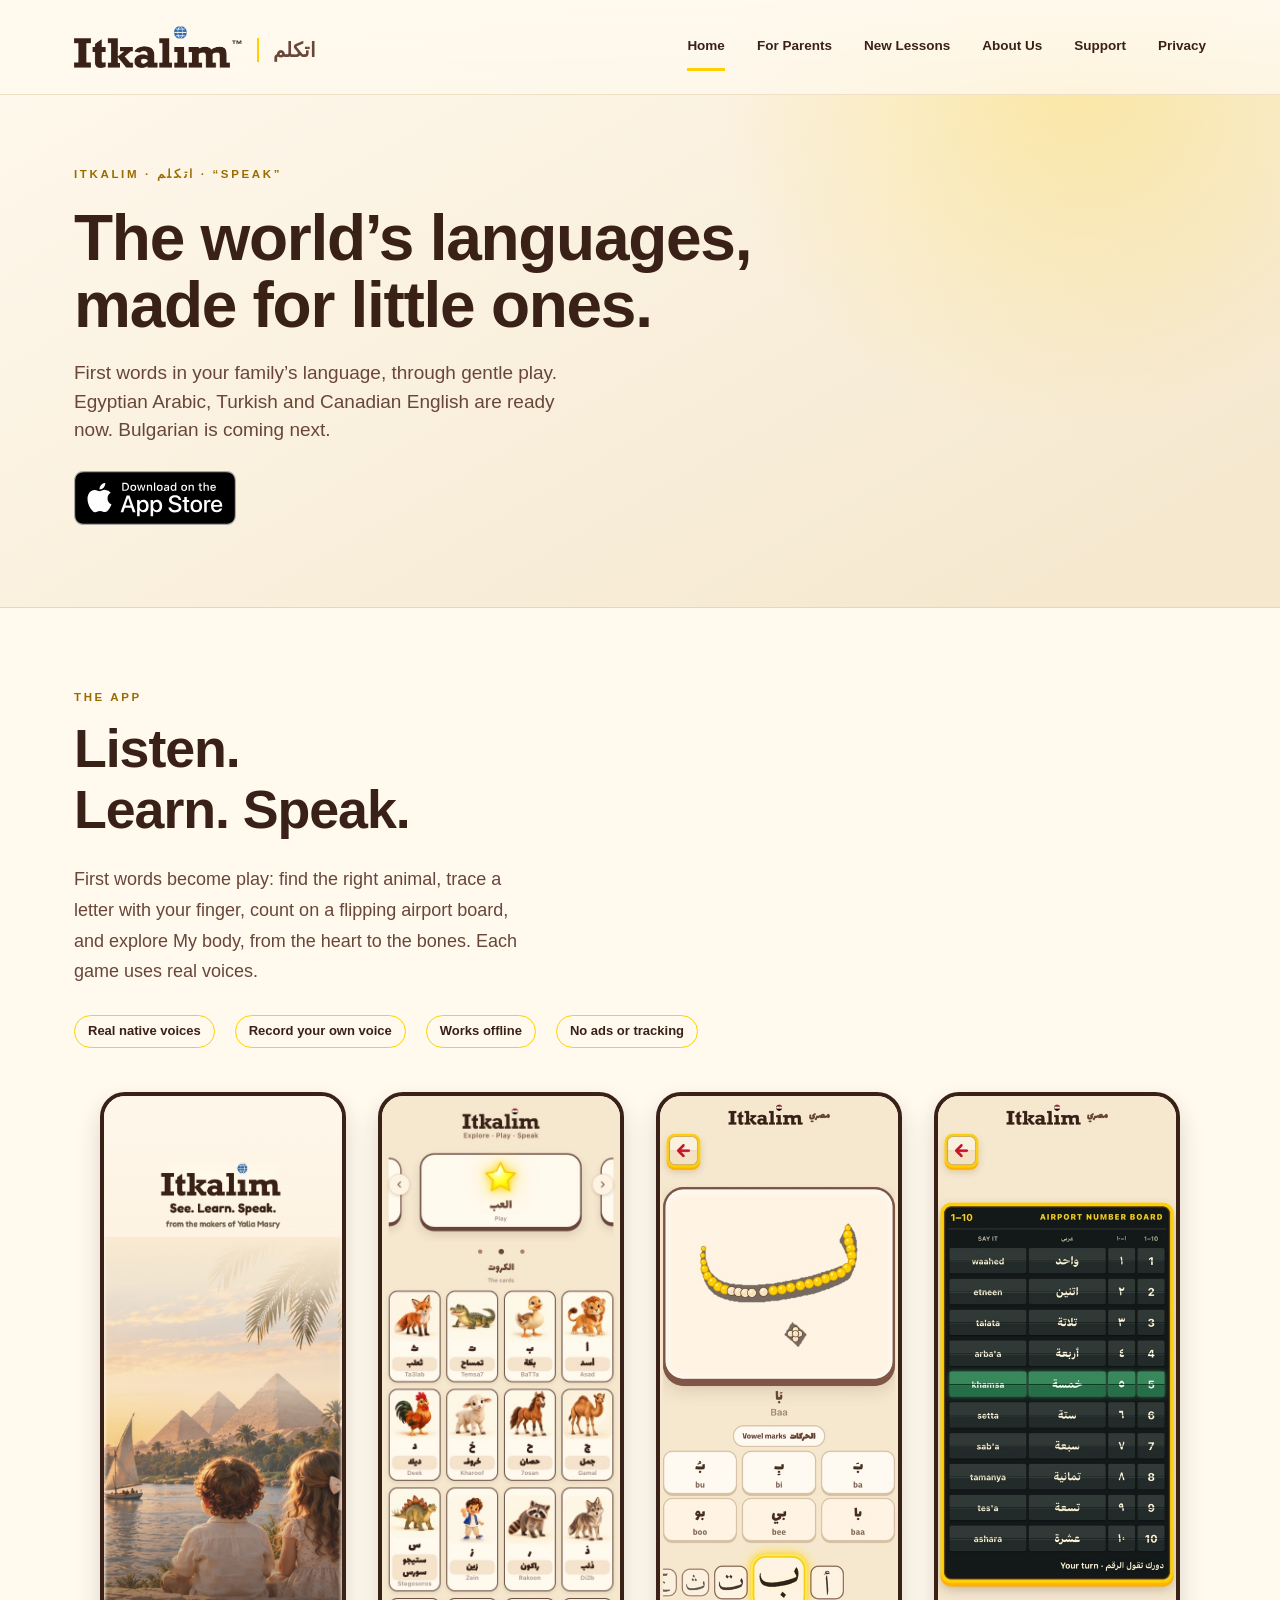
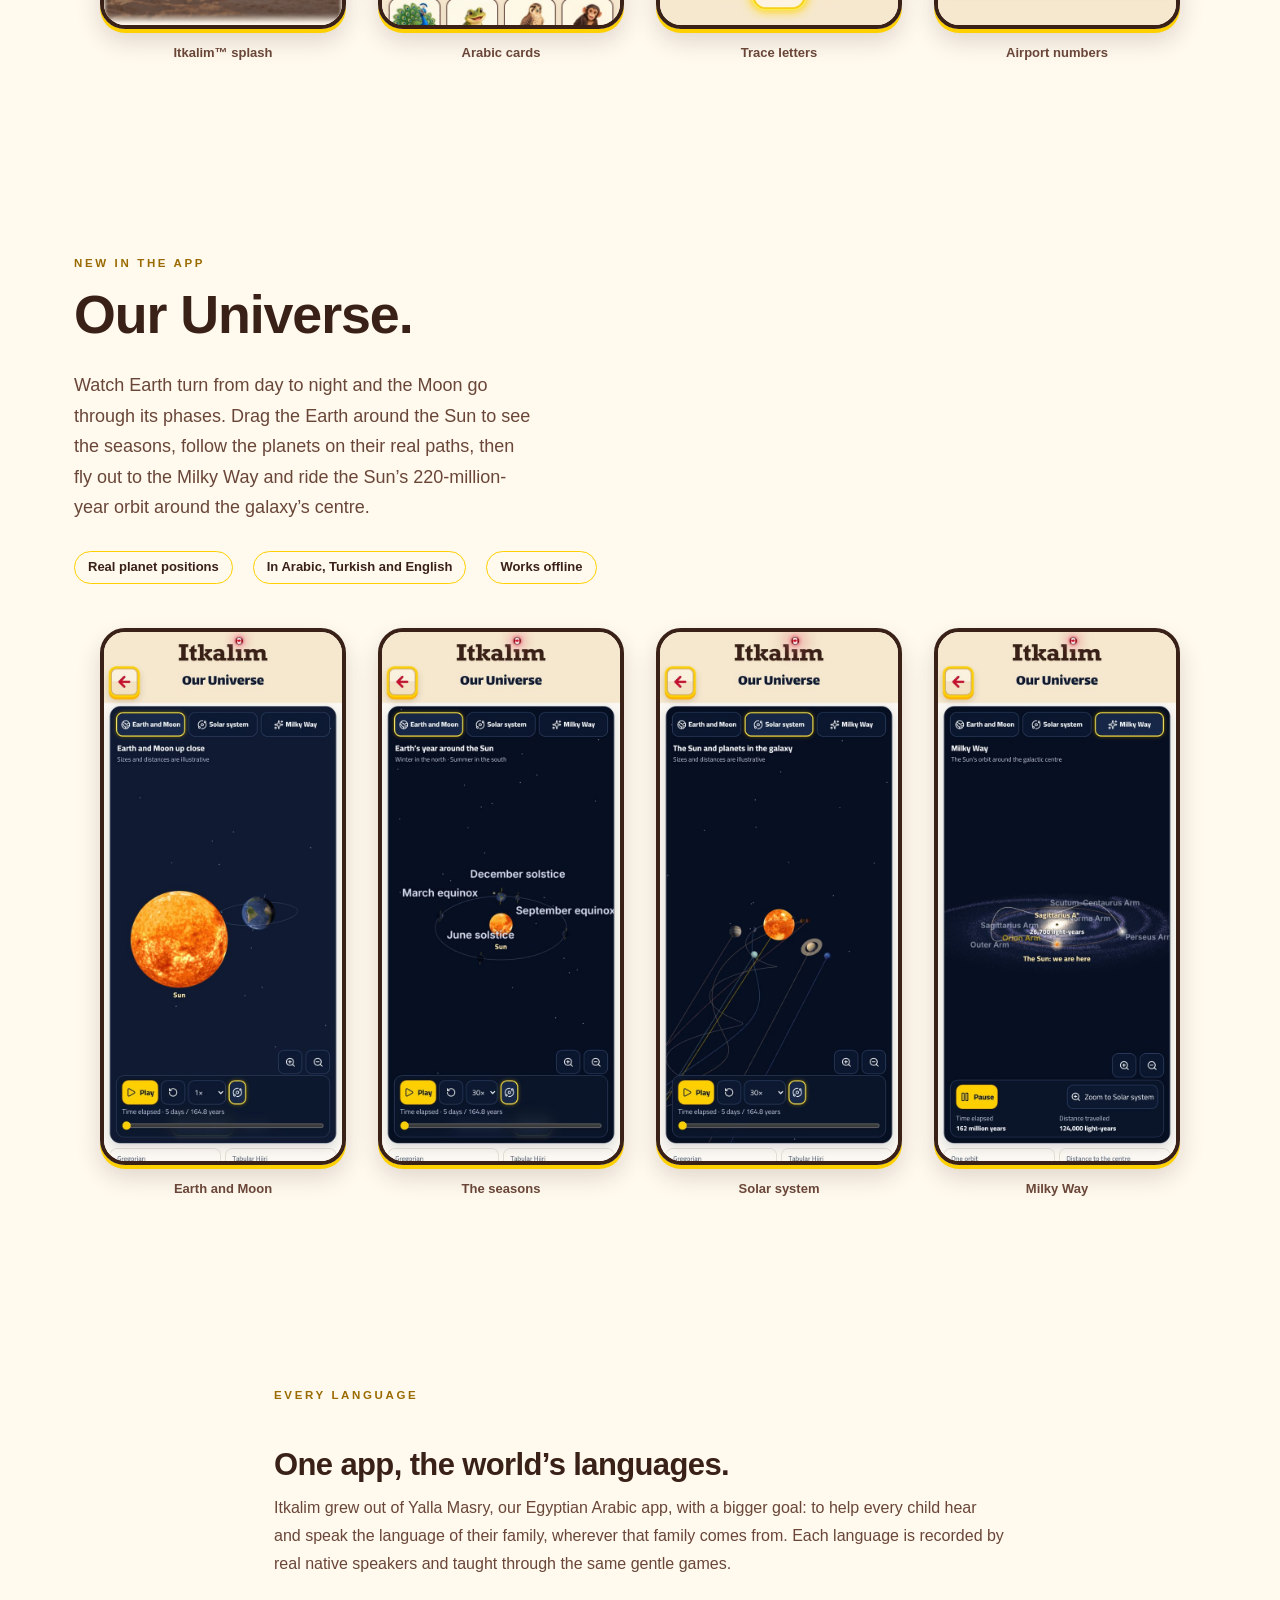
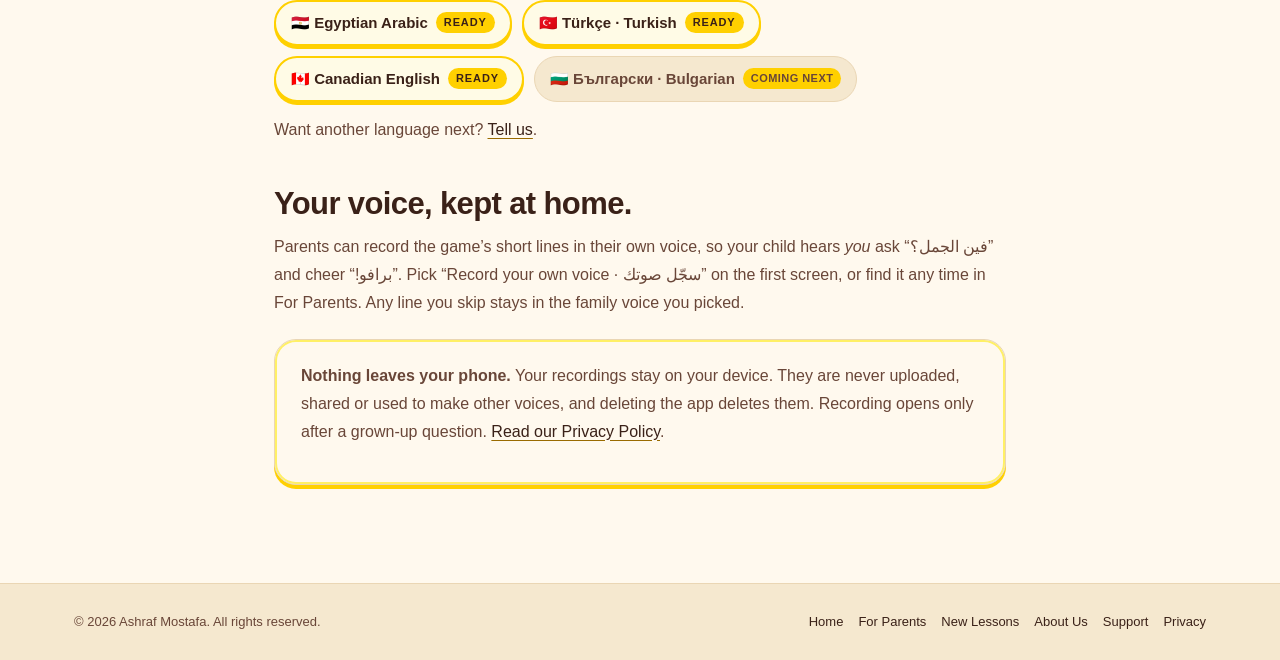
==== commit aeaa8e61: "Privacy: say Sign in with Apple exists (optional, on the device); home: Our Universe and My body The" ====
--- a/index.html
+++ b/index.html
@@ -3,7 +3,8 @@
     <button class="menu-toggle" type="button" aria-label="Open navigation" aria-expanded="false" aria-controls="site-menu">☰</button>
     <nav class="nav-links" id="site-menu" aria-label="Main navigation"><a href="index.html" class="active" aria-current="page">Home</a><a href="for-parents.html">For Parents</a><a href="lessons.html">New Lessons</a><a href="about-us.html">About Us</a><a href="support.html">Support</a><a href="privacy.html">Privacy</a></nav>
     </div></header><main id="main-content"><section class="hero"><div class="wrap"><div class="hero-text"><p class="eyebrow">Itkalim · <bdi lang="ar" dir="rtl">اتكلم</bdi> · “speak”</p><h1>The world’s languages,<br>made for little ones.</h1><p class="hero-lead">First words in your family’s language, through gentle play. Egyptian Arabic, Turkish and Canadian English are ready now. Bulgarian is coming next.</p><a class="app-badge" href="https://apps.apple.com/us/app/itkalim/id6825574672" target="_blank" rel="noopener noreferrer"><img src="assets/app-store-badge.svg" alt="Download on the App Store" width="162" height="54"></a></div></div><div class="hero-wave" aria-hidden="true"></div></section>
-<section class="intro"><div class="wrap intro-showcase"><div class="intro-copy"><div class="eyebrow">The App</div><h2>Listen.<br>Learn. Speak.</h2><p>First words become play: find the right animal, trace a letter with your finger, and count on a flipping airport board. Each game uses real voices.</p><div class="feature-line"><span>Real native voices</span><span>Record your own voice</span><span>Works offline</span><span>No ads or tracking</span></div></div><div class="game-screens" aria-label="Itkalim splash screen and Egyptian Arabic game screenshots"><figure><img loading="lazy" src="assets/iphone-splash-kids.jpg" alt="Itkalim globe wordmark above two children looking across the Nile toward the pyramids" width="1170" height="2532"><figcaption>Itkalim™ splash</figcaption></figure><figure><img loading="lazy" src="assets/iphone-home-arabic-light.jpg" alt="Itkalim Egyptian Arabic home screen in light sand, with a glowing star and animal alphabet cards" width="500" height="1100"><figcaption>Arabic cards</figcaption></figure><figure><img loading="lazy" src="assets/iphone-tracing.jpg" alt="Trace an Arabic letter by following tactile dots" width="411" height="898"><figcaption>Trace letters</figcaption></figure><figure><img loading="lazy" src="assets/iphone-airport-numbers.jpg" alt="Airport number board with the fifth row lit green" width="411" height="898"><figcaption>Airport numbers</figcaption></figure></div></div></section>
+<section class="intro"><div class="wrap intro-showcase"><div class="intro-copy"><div class="eyebrow">The App</div><h2>Listen.<br>Learn. Speak.</h2><p>First words become play: find the right animal, trace a letter with your finger, count on a flipping airport board, and explore My body, from the heart to the bones. Each game uses real voices.</p><div class="feature-line"><span>Real native voices</span><span>Record your own voice</span><span>Works offline</span><span>No ads or tracking</span></div></div><div class="game-screens" aria-label="Itkalim splash screen and Egyptian Arabic game screenshots"><figure><img loading="lazy" src="assets/iphone-splash-kids.jpg" alt="Itkalim globe wordmark above two children looking across the Nile toward the pyramids" width="1170" height="2532"><figcaption>Itkalim™ splash</figcaption></figure><figure><img loading="lazy" src="assets/iphone-home-arabic-light.jpg" alt="Itkalim Egyptian Arabic home screen in light sand, with a glowing star and animal alphabet cards" width="500" height="1100"><figcaption>Arabic cards</figcaption></figure><figure><img loading="lazy" src="assets/iphone-tracing.jpg" alt="Trace an Arabic letter by following tactile dots" width="411" height="898"><figcaption>Trace letters</figcaption></figure><figure><img loading="lazy" src="assets/iphone-airport-numbers.jpg" alt="Airport number board with the fifth row lit green" width="411" height="898"><figcaption>Airport numbers</figcaption></figure></div></div></section>
+<section class="intro"><div class="wrap intro-showcase"><div class="intro-copy"><div class="eyebrow">New in the app</div><h2>Our Universe.</h2><p>Watch Earth turn from day to night and the Moon go through its phases. Drag the Earth around the Sun to see the seasons, follow the planets on their real paths, then fly out to the Milky Way and ride the Sun’s 220-million-year orbit around the galaxy’s centre.</p><div class="feature-line"><span>Real planet positions</span><span>In Arabic, Turkish and English</span><span>Works offline</span></div></div><div class="game-screens" aria-label="Our Universe screenshots"><figure><img loading="lazy" src="assets/universe-earth-moon.jpg" alt="Earth and its Moon beside a large Sun, in the Our Universe game" width="600" height="1304"><figcaption>Earth and Moon</figcaption></figure><figure><img loading="lazy" src="assets/universe-seasons.jpg" alt="Earth’s year around the Sun, with the equinoxes and solstices labelled" width="600" height="1304"><figcaption>The seasons</figcaption></figure><figure><img loading="lazy" src="assets/universe-solar-system.jpg" alt="The Sun and planets tracing spiral paths as they travel through the galaxy" width="600" height="1304"><figcaption>Solar system</figcaption></figure><figure><img loading="lazy" src="assets/universe-milky-way.jpg" alt="The Milky Way with the Sun’s wavy orbit around Sagittarius A*, 26,700 light-years away" width="600" height="1304"><figcaption>Milky Way</figcaption></figure></div></div></section>
 <section class="section"><div class="wrap content"><div class="eyebrow">Every language</div>
 <h2>One app, the world’s languages.</h2>
 <p>Itkalim grew out of Yalla Masry, our Egyptian Arabic app, with a bigger goal: to help every child hear and speak the language of their family, wherever that family comes from. Each language is recorded by real native speakers and taught through the same gentle games.</p>
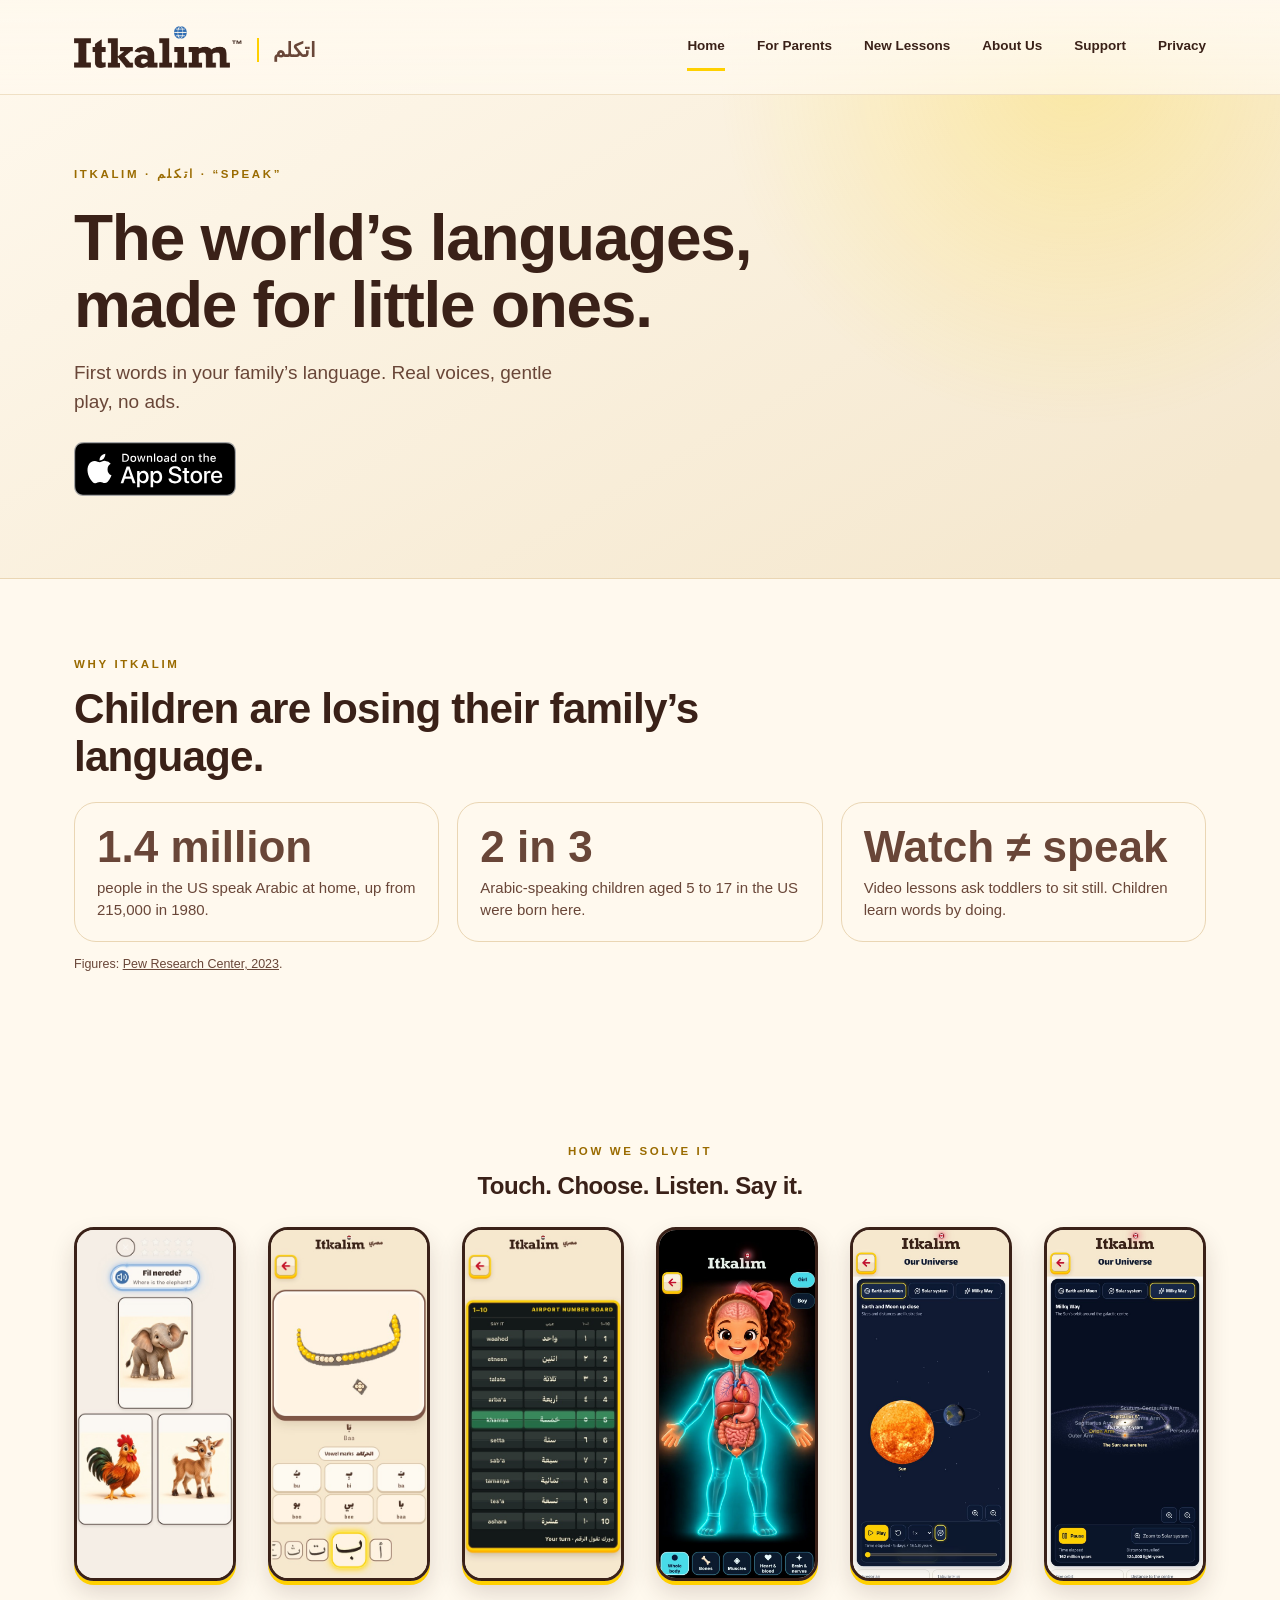
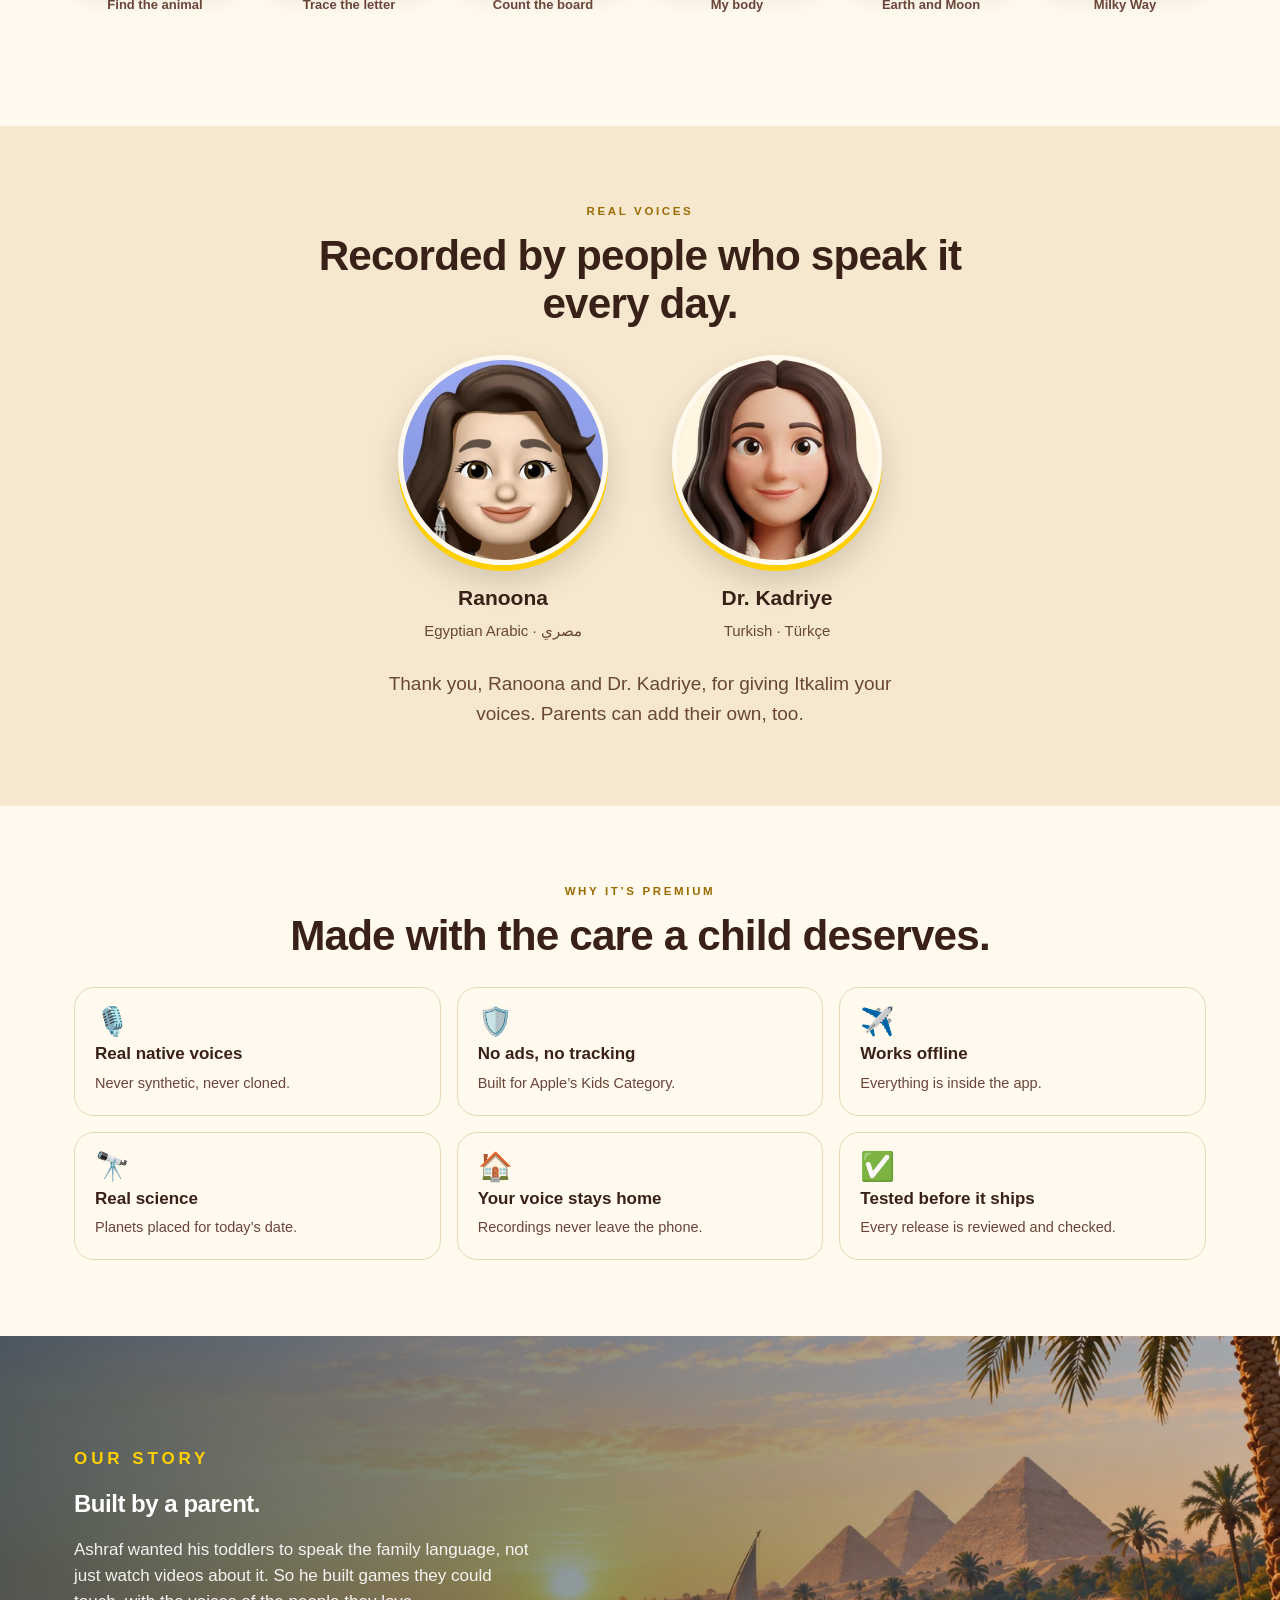
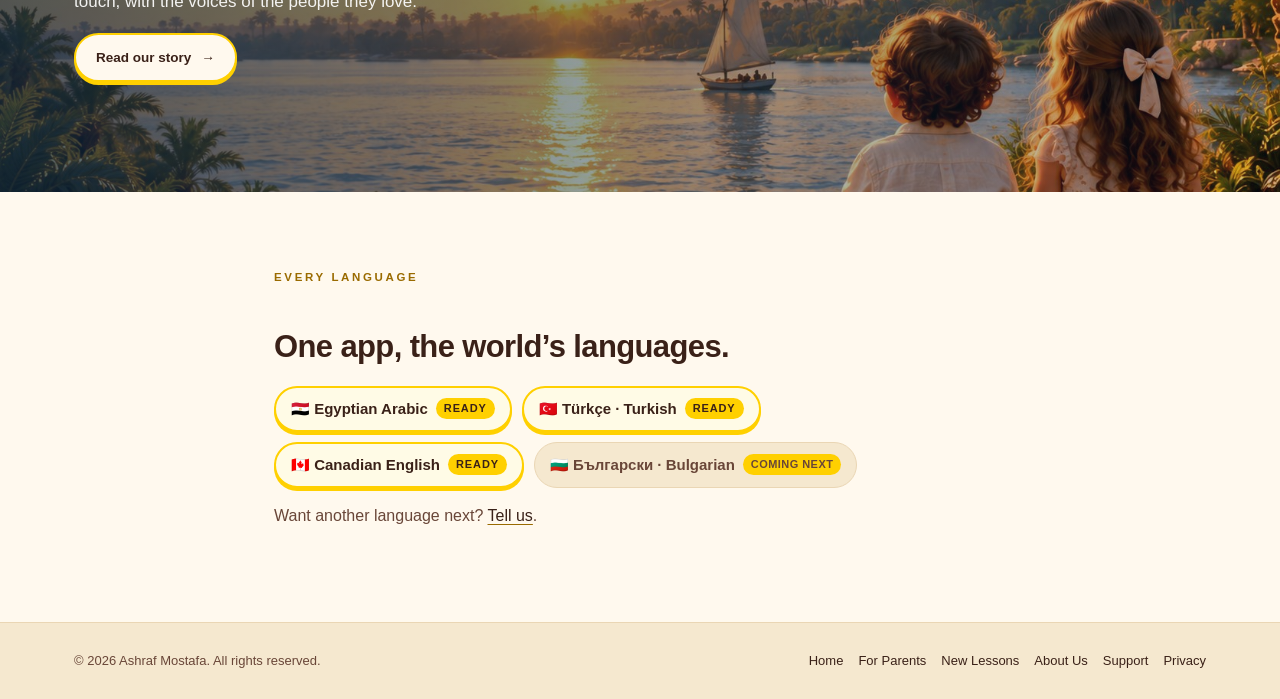
==== commit b9c3468a: "Home and About: picture-led story, the problem, why it's premium, thanks to our voices Co-Authored-B" ====
--- a/index.html
+++ b/index.html
@@ -2,22 +2,44 @@
     <a class="brand" href="index.html" aria-label="Itkalim homepage"><span class="brand-mark-wrap"><img class="brand-wordmark" src="assets/itkalim-wordmark.png" alt="Itkalim" width="1000" height="270"><sup class="brand-tm" aria-label="trademark">™</sup></span><span class="brand-ar" lang="ar">اتكلم</span></a>
     <button class="menu-toggle" type="button" aria-label="Open navigation" aria-expanded="false" aria-controls="site-menu">☰</button>
     <nav class="nav-links" id="site-menu" aria-label="Main navigation"><a href="index.html" class="active" aria-current="page">Home</a><a href="for-parents.html">For Parents</a><a href="lessons.html">New Lessons</a><a href="about-us.html">About Us</a><a href="support.html">Support</a><a href="privacy.html">Privacy</a></nav>
-    </div></header><main id="main-content"><section class="hero"><div class="wrap"><div class="hero-text"><p class="eyebrow">Itkalim · <bdi lang="ar" dir="rtl">اتكلم</bdi> · “speak”</p><h1>The world’s languages,<br>made for little ones.</h1><p class="hero-lead">First words in your family’s language, through gentle play. Egyptian Arabic, Turkish and Canadian English are ready now. Bulgarian is coming next.</p><a class="app-badge" href="https://apps.apple.com/us/app/itkalim/id6825574672" target="_blank" rel="noopener noreferrer"><img src="assets/app-store-badge.svg" alt="Download on the App Store" width="162" height="54"></a></div></div><div class="hero-wave" aria-hidden="true"></div></section>
-<section class="intro"><div class="wrap intro-showcase"><div class="intro-copy"><div class="eyebrow">The App</div><h2>Listen.<br>Learn. Speak.</h2><p>First words become play: find the right animal, trace a letter with your finger, count on a flipping airport board, and explore My body, from the heart to the bones. Each game uses real voices.</p><div class="feature-line"><span>Real native voices</span><span>Record your own voice</span><span>Works offline</span><span>No ads or tracking</span></div></div><div class="game-screens" aria-label="Itkalim splash screen and Egyptian Arabic game screenshots"><figure><img loading="lazy" src="assets/iphone-splash-kids.jpg" alt="Itkalim globe wordmark above two children looking across the Nile toward the pyramids" width="1170" height="2532"><figcaption>Itkalim™ splash</figcaption></figure><figure><img loading="lazy" src="assets/iphone-home-arabic-light.jpg" alt="Itkalim Egyptian Arabic home screen in light sand, with a glowing star and animal alphabet cards" width="500" height="1100"><figcaption>Arabic cards</figcaption></figure><figure><img loading="lazy" src="assets/iphone-tracing.jpg" alt="Trace an Arabic letter by following tactile dots" width="411" height="898"><figcaption>Trace letters</figcaption></figure><figure><img loading="lazy" src="assets/iphone-airport-numbers.jpg" alt="Airport number board with the fifth row lit green" width="411" height="898"><figcaption>Airport numbers</figcaption></figure></div></div></section>
-<section class="intro"><div class="wrap intro-showcase"><div class="intro-copy"><div class="eyebrow">New in the app</div><h2>Our Universe.</h2><p>Watch Earth turn from day to night and the Moon go through its phases. Drag the Earth around the Sun to see the seasons, follow the planets on their real paths, then fly out to the Milky Way and ride the Sun’s 220-million-year orbit around the galaxy’s centre.</p><div class="feature-line"><span>Real planet positions</span><span>In Arabic, Turkish and English</span><span>Works offline</span></div></div><div class="game-screens" aria-label="Our Universe screenshots"><figure><img loading="lazy" src="assets/universe-earth-moon.jpg" alt="Earth and its Moon beside a large Sun, in the Our Universe game" width="600" height="1304"><figcaption>Earth and Moon</figcaption></figure><figure><img loading="lazy" src="assets/universe-seasons.jpg" alt="Earth’s year around the Sun, with the equinoxes and solstices labelled" width="600" height="1304"><figcaption>The seasons</figcaption></figure><figure><img loading="lazy" src="assets/universe-solar-system.jpg" alt="The Sun and planets tracing spiral paths as they travel through the galaxy" width="600" height="1304"><figcaption>Solar system</figcaption></figure><figure><img loading="lazy" src="assets/universe-milky-way.jpg" alt="The Milky Way with the Sun’s wavy orbit around Sagittarius A*, 26,700 light-years away" width="600" height="1304"><figcaption>Milky Way</figcaption></figure></div></div></section>
-<section class="section"><div class="wrap content"><div class="eyebrow">Every language</div>
-<h2>One app, the world’s languages.</h2>
-<p>Itkalim grew out of Yalla Masry, our Egyptian Arabic app, with a bigger goal: to help every child hear and speak the language of their family, wherever that family comes from. Each language is recorded by real native speakers and taught through the same gentle games.</p>
+    </div></header><main id="main-content"><section class="hero"><div class="wrap"><div class="hero-text"><p class="eyebrow">Itkalim · <bdi lang="ar" dir="rtl">اتكلم</bdi> · “speak”</p><h1>The world’s languages,<br>made for little ones.</h1><p class="hero-lead">First words in your family’s language. Real voices, gentle play, no ads.</p><a class="app-badge" href="https://apps.apple.com/us/app/itkalim/id6825574672" target="_blank" rel="noopener noreferrer"><img src="assets/app-store-badge.svg" alt="Download on the App Store" width="162" height="54"></a></div></div><div class="hero-wave" aria-hidden="true"></div></section>
+<section class="section problem"><div class="wrap"><p class="eyebrow">Why Itkalim</p><h2>Children are losing their family’s language.</h2>
+<div class="stats">
+<div class="stat"><strong>1.4 million</strong><span>people in the US speak Arabic at home, up from 215,000 in 1980.</span></div>
+<div class="stat"><strong>2 in 3</strong><span>Arabic-speaking children aged 5 to 17 in the US were born here.</span></div>
+<div class="stat"><strong>Watch ≠ speak</strong><span>Video lessons ask toddlers to sit still. Children learn words by doing.</span></div>
+</div>
+<p class="source">Figures: <a href="https://www.pewresearch.org/short-reads/2023/05/18/5-facts-about-arabic-speakers-in-the-us/" target="_blank" rel="noopener noreferrer">Pew Research Center, 2023</a>.</p>
+</div></section>
+<section class="intro"><div class="wrap"><div class="center-head"><p class="eyebrow">How we solve it</p><h2>Touch. Choose. Listen. Say it.</h2></div>
+<div class="game-screens six" aria-label="Itkalim games">
+<figure><img loading="lazy" src="assets/iphone-find.jpg" alt="Choose the animal you hear from three big cards" width="411" height="898"><figcaption>Find the animal</figcaption></figure>
+<figure><img loading="lazy" src="assets/iphone-tracing.jpg" alt="Trace an Arabic letter by following tactile dots" width="411" height="898"><figcaption>Trace the letter</figcaption></figure>
+<figure><img loading="lazy" src="assets/iphone-airport-numbers.jpg" alt="Airport number board with the fifth row lit green" width="411" height="898"><figcaption>Count the board</figcaption></figure>
+<figure><img loading="lazy" src="assets/game-my-body.jpg" alt="My body: a child figure with the heart, bones and organs to tap" width="600" height="1304"><figcaption>My body</figcaption></figure>
+<figure><img loading="lazy" src="assets/universe-earth-moon.jpg" alt="Earth and its Moon beside a large Sun, in Our Universe" width="600" height="1304"><figcaption>Earth and Moon</figcaption></figure>
+<figure><img loading="lazy" src="assets/universe-milky-way.jpg" alt="The Milky Way with the Sun’s wavy orbit around Sagittarius A*" width="600" height="1304"><figcaption>Milky Way</figcaption></figure>
+</div></div></section>
+<section class="section voices-band"><div class="wrap"><div class="center-head"><p class="eyebrow">Real voices</p><h2>Recorded by people who speak it every day.</h2></div>
+<div class="voice-cards">
+<figure class="voice-card"><img src="assets/ranoona.webp" alt="Cartoon portrait of Ranoona" width="256" height="256"><figcaption><strong>Ranoona</strong><span>Egyptian Arabic · <bdi lang="ar" dir="rtl">مصري</bdi></span></figcaption></figure>
+<figure class="voice-card"><img src="assets/kadriye.webp" alt="Cartoon portrait of Dr. Kadriye" width="256" height="256"><figcaption><strong>Dr. Kadriye</strong><span>Turkish · Türkçe</span></figcaption></figure>
+</div>
+<p class="thanks">Thank you, Ranoona and Dr. Kadriye, for giving Itkalim your voices. Parents can add their own, too.</p>
+</div></section>
+<section class="section"><div class="wrap"><div class="center-head"><p class="eyebrow">Why it’s premium</p><h2>Made with the care a child deserves.</h2></div>
+<div class="premium">
+<div><b aria-hidden="true">🎙️</b><strong>Real native voices</strong><span>Never synthetic, never cloned.</span></div>
+<div><b aria-hidden="true">🛡️</b><strong>No ads, no tracking</strong><span>Built for Apple’s Kids Category.</span></div>
+<div><b aria-hidden="true">✈️</b><strong>Works offline</strong><span>Everything is inside the app.</span></div>
+<div><b aria-hidden="true">🔭</b><strong>Real science</strong><span>Planets placed for today’s date.</span></div>
+<div><b aria-hidden="true">🏠</b><strong>Your voice stays home</strong><span>Recordings never leave the phone.</span></div>
+<div><b aria-hidden="true">✅</b><strong>Tested before it ships</strong><span>Every release is reviewed and checked.</span></div>
+</div></div></section>
+<section class="story-band"><div class="wrap"><div class="story-card"><p class="eyebrow">Our story</p><h2>Built by a parent.</h2><p>Ashraf wanted his toddlers to speak the family language, not just watch videos about it. So he built games they could touch, with the voices of the people they love.</p><a class="button secondary" href="about-us.html">Read our story <span aria-hidden="true">→</span></a></div></div></section>
+<section class="section"><div class="wrap content"><div class="eyebrow">Every language</div><h2>One app, the world’s languages.</h2>
 <div class="lang-grid" aria-label="Languages in Itkalim">
 <span class="lang ready">🇪🇬 Egyptian Arabic <small>Ready</small></span><span class="lang ready">🇹🇷 Türkçe · Turkish <small>Ready</small></span><span class="lang ready">🇨🇦 Canadian English <small>Ready</small></span><span class="lang upcoming">🇧🇬 Български · Bulgarian <small>Coming next</small></span>
 </div>
 <p class="small">Want another language next? <a href="lessons.html">Tell us</a>.</p>
-<h2>Your voice, kept at home.</h2>
-<p>Parents can record the game’s short lines in their own voice, so your child hears <em>you</em> ask “<bdi lang="ar" dir="rtl">فين الجمل؟</bdi>” and cheer “<bdi lang="ar" dir="rtl">برافو!</bdi>”. Pick “Record your own voice · <bdi lang="ar" dir="rtl">سجّل صوتك</bdi>” on the first screen, or find it any time in For Parents. Any line you skip stays in the family voice you picked.</p>
-<div class="card">
-<p>
-<strong>Nothing leaves your phone.</strong> Your recordings stay on your device. They are never uploaded, shared or used to make other voices, and deleting the app deletes them. Recording opens only after a grown-up question. <a href="privacy.html">Read our Privacy Policy</a>.</p>
-</div>
-
-</div>
-</section></main><footer class="site-footer"><div class="wrap footer-row"><div class="footer-copy">© 2026 Ashraf Mostafa. All rights reserved.</div><nav class="footer-nav" aria-label="Footer navigation"><a href="index.html">Home</a><a href="for-parents.html">For Parents</a><a href="lessons.html">New Lessons</a><a href="about-us.html">About Us</a><a href="support.html">Support</a><a href="privacy.html">Privacy</a></nav></div></footer><script src="site.js" defer></script></body></html>
+</div></section></main><footer class="site-footer"><div class="wrap footer-row"><div class="footer-copy">© 2026 Ashraf Mostafa. All rights reserved.</div><nav class="footer-nav" aria-label="Footer navigation"><a href="index.html">Home</a><a href="for-parents.html">For Parents</a><a href="lessons.html">New Lessons</a><a href="about-us.html">About Us</a><a href="support.html">Support</a><a href="privacy.html">Privacy</a></nav></div></footer><script src="site.js" defer></script></body></html>
--- a/styles.css
+++ b/styles.css
@@ -111,3 +111,38 @@
 .brand-mark-wrap{display:inline-flex;align-items:flex-start;line-height:1}
 .brand-tm{font-size:11px;font-weight:700;color:var(--ink);margin:13px 0 0 2px;line-height:1}
 @media(max-width:900px){.brand-tm{font-size:9px;margin-top:10px}}
+
+/* 2026-11-27 story layout */
+.center-head{text-align:center;max-width:720px;margin:0 auto 28px}
+.problem h2{max-width:760px}
+.stats{display:grid;grid-template-columns:repeat(3,minmax(0,1fr));gap:18px;margin-top:22px}
+.stat{background:var(--ivory);border:1px solid var(--line);border-radius:22px;padding:22px 22px 20px;display:grid;gap:8px}
+.stat strong{font-family:var(--serif);font-size:clamp(30px,4vw,44px);line-height:1;color:var(--brown)}
+.stat span{color:var(--ink-light);font-size:15px;line-height:1.45}
+.source{margin-top:12px;font-size:12.5px;color:var(--ink-light)}
+.game-screens.six{grid-template-columns:repeat(6,minmax(0,1fr));max-width:1180px}
+.game-screens.six img{border-width:3px;border-radius:20px}
+.voices-band{background:var(--panel)}
+.voice-cards{display:flex;justify-content:center;gap:clamp(20px,5vw,64px);flex-wrap:wrap}
+.voice-card{margin:0;text-align:center}
+.voice-card img{width:clamp(150px,20vw,210px);height:auto;aspect-ratio:1;object-fit:cover;border-radius:50%;border:5px solid var(--ivory);box-shadow:0 6px 0 var(--sun),0 16px 30px rgba(58,33,24,.18)}
+.voice-card figcaption{margin-top:16px;display:grid;gap:4px}
+.voice-card strong{font-size:21px;color:var(--ink)}
+.voice-card span{color:var(--ink-light);font-size:15px}
+.thanks{text-align:center;margin:26px auto 0;max-width:560px;font-family:var(--serif);font-size:19px;color:var(--brown)}
+.premium{display:grid;grid-template-columns:repeat(3,minmax(0,1fr));gap:16px}
+.premium div{background:var(--ivory);border:1px solid var(--line);border-radius:20px;padding:20px;display:grid;gap:4px}
+.premium b{font-size:28px;line-height:1}
+.premium strong{font-size:17px;color:var(--ink)}
+.premium span{color:var(--ink-light);font-size:14.5px}
+.story-band{background:linear-gradient(90deg,rgba(16,41,64,.72),rgba(16,41,64,.15)),url(assets/nile-sunset.jpg) center/cover;padding:clamp(56px,9vw,110px) 0}
+.story-card{max-width:460px;color:#fff}
+.story-card .eyebrow{color:var(--sun)}
+.story-card h2{color:#fff}
+.story-card p{color:rgba(255,255,255,.92);font-size:17px;line-height:1.55}
+@media (max-width:900px){.stats{grid-template-columns:1fr}.game-screens.six{grid-template-columns:repeat(3,minmax(0,1fr))}.premium{grid-template-columns:repeat(2,minmax(0,1fr))}}
+@media (max-width:520px){.game-screens.six{grid-template-columns:repeat(2,minmax(0,1fr))}.premium{grid-template-columns:1fr}}
+.about-split{display:grid;grid-template-columns:1.1fr 1fr;gap:clamp(24px,4vw,56px);align-items:center}
+.about-photo{width:100%;aspect-ratio:4/3;object-fit:cover;border-radius:26px;box-shadow:0 6px 0 var(--sun),0 16px 30px rgba(58,33,24,.18)}
+.btn-row.center{justify-content:center;margin-top:22px}
+@media (max-width:820px){.about-split{grid-template-columns:1fr}}
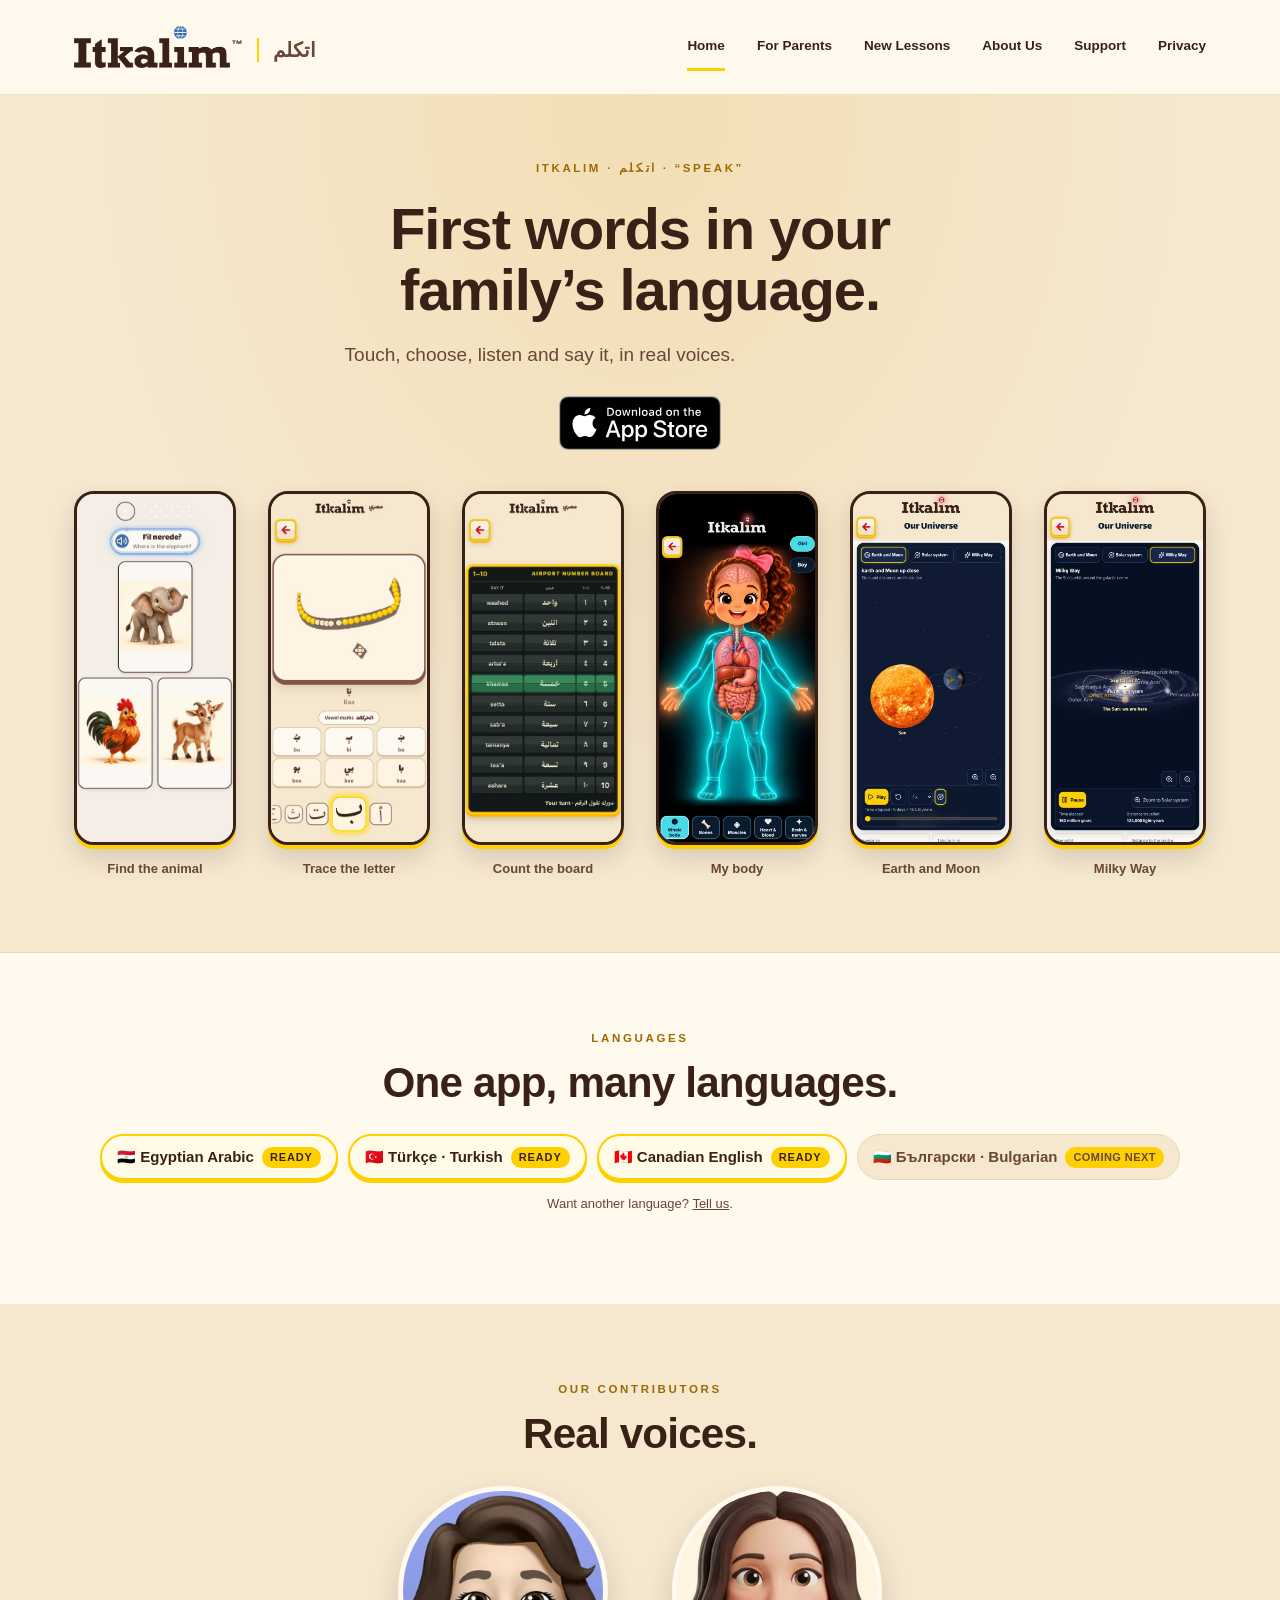
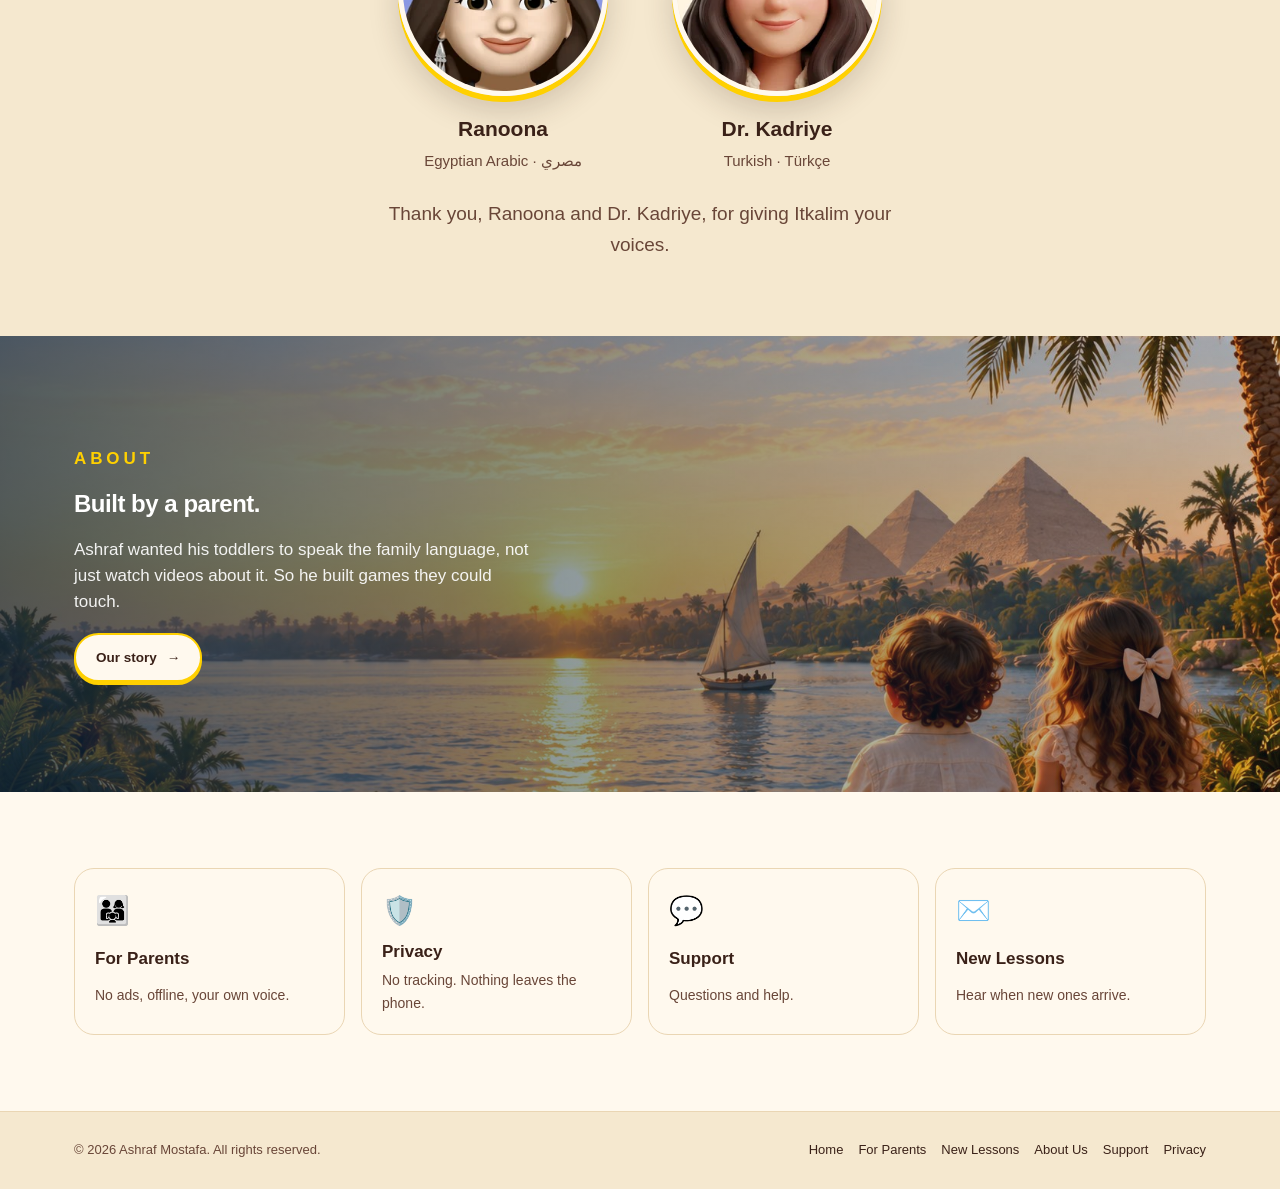
==== commit a36b4c0a: "One main page: the app at work, languages, contributors, about, then links; shorter words on the oth" ====
--- a/index.html
+++ b/index.html
@@ -1,18 +1,9 @@
-<!doctype html><html lang="en"><head><meta charset="utf-8"><meta name="viewport" content="width=device-width,initial-scale=1"><meta name="theme-color" content="#fff9ee"><meta name="description" content="Itkalim helps little ones hear, find, trace and count their first words in the languages of the world, starting with Egyptian Arabic, Turkish and Canadian English."><title>Itkalim · First words in the world’s languages, for little ones</title><link rel="icon" href="logo.png"><link rel="stylesheet" href="styles.css"></head><body><header class="site-header home-head"><div class="wrap header-inner">
+<!doctype html><html lang="en"><head><meta charset="utf-8"><meta name="viewport" content="width=device-width,initial-scale=1"><meta name="theme-color" content="#fff9ee"><meta name="description" content="Itkalim helps little ones hear, find, trace and count their first words in the languages of the world, starting with Egyptian Arabic, Turkish and Canadian English."><title>Itkalim · First words in the world’s languages, for little ones</title><link rel="icon" href="logo.png"><link rel="stylesheet" href="styles.css"></head><body><header class="site-header"><div class="wrap header-inner">
     <a class="brand" href="index.html" aria-label="Itkalim homepage"><span class="brand-mark-wrap"><img class="brand-wordmark" src="assets/itkalim-wordmark.png" alt="Itkalim" width="1000" height="270"><sup class="brand-tm" aria-label="trademark">™</sup></span><span class="brand-ar" lang="ar">اتكلم</span></a>
     <button class="menu-toggle" type="button" aria-label="Open navigation" aria-expanded="false" aria-controls="site-menu">☰</button>
     <nav class="nav-links" id="site-menu" aria-label="Main navigation"><a href="index.html" class="active" aria-current="page">Home</a><a href="for-parents.html">For Parents</a><a href="lessons.html">New Lessons</a><a href="about-us.html">About Us</a><a href="support.html">Support</a><a href="privacy.html">Privacy</a></nav>
-    </div></header><main id="main-content"><section class="hero"><div class="wrap"><div class="hero-text"><p class="eyebrow">Itkalim · <bdi lang="ar" dir="rtl">اتكلم</bdi> · “speak”</p><h1>The world’s languages,<br>made for little ones.</h1><p class="hero-lead">First words in your family’s language. Real voices, gentle play, no ads.</p><a class="app-badge" href="https://apps.apple.com/us/app/itkalim/id6825574672" target="_blank" rel="noopener noreferrer"><img src="assets/app-store-badge.svg" alt="Download on the App Store" width="162" height="54"></a></div></div><div class="hero-wave" aria-hidden="true"></div></section>
-<section class="section problem"><div class="wrap"><p class="eyebrow">Why Itkalim</p><h2>Children are losing their family’s language.</h2>
-<div class="stats">
-<div class="stat"><strong>1.4 million</strong><span>people in the US speak Arabic at home, up from 215,000 in 1980.</span></div>
-<div class="stat"><strong>2 in 3</strong><span>Arabic-speaking children aged 5 to 17 in the US were born here.</span></div>
-<div class="stat"><strong>Watch ≠ speak</strong><span>Video lessons ask toddlers to sit still. Children learn words by doing.</span></div>
-</div>
-<p class="source">Figures: <a href="https://www.pewresearch.org/short-reads/2023/05/18/5-facts-about-arabic-speakers-in-the-us/" target="_blank" rel="noopener noreferrer">Pew Research Center, 2023</a>.</p>
-</div></section>
-<section class="intro"><div class="wrap"><div class="center-head"><p class="eyebrow">How we solve it</p><h2>Touch. Choose. Listen. Say it.</h2></div>
-<div class="game-screens six" aria-label="Itkalim games">
+    </div></header><main id="main-content"><section class="hero hero-app"><div class="wrap"><div class="center-head"><p class="eyebrow">Itkalim · <bdi lang="ar" dir="rtl">اتكلم</bdi> · “speak”</p><h1>First words in your family’s language.</h1><p class="hero-lead">Touch, choose, listen and say it, in real voices.</p><a class="app-badge" href="https://apps.apple.com/us/app/itkalim/id6825574672" target="_blank" rel="noopener noreferrer"><img src="assets/app-store-badge.svg" alt="Download on the App Store" width="162" height="54"></a></div>
+<div class="game-screens six" aria-label="The Itkalim app">
 <figure><img loading="lazy" src="assets/iphone-find.jpg" alt="Choose the animal you hear from three big cards" width="411" height="898"><figcaption>Find the animal</figcaption></figure>
 <figure><img loading="lazy" src="assets/iphone-tracing.jpg" alt="Trace an Arabic letter by following tactile dots" width="411" height="898"><figcaption>Trace the letter</figcaption></figure>
 <figure><img loading="lazy" src="assets/iphone-airport-numbers.jpg" alt="Airport number board with the fifth row lit green" width="411" height="898"><figcaption>Count the board</figcaption></figure>
@@ -20,26 +11,23 @@
 <figure><img loading="lazy" src="assets/universe-earth-moon.jpg" alt="Earth and its Moon beside a large Sun, in Our Universe" width="600" height="1304"><figcaption>Earth and Moon</figcaption></figure>
 <figure><img loading="lazy" src="assets/universe-milky-way.jpg" alt="The Milky Way with the Sun’s wavy orbit around Sagittarius A*" width="600" height="1304"><figcaption>Milky Way</figcaption></figure>
 </div></div></section>
-<section class="section voices-band"><div class="wrap"><div class="center-head"><p class="eyebrow">Real voices</p><h2>Recorded by people who speak it every day.</h2></div>
+<section class="section"><div class="wrap"><div class="center-head"><p class="eyebrow">Languages</p><h2>One app, many languages.</h2></div>
+<div class="lang-grid center" aria-label="Languages in Itkalim">
+<span class="lang ready">🇪🇬 Egyptian Arabic <small>Ready</small></span><span class="lang ready">🇹🇷 Türkçe · Turkish <small>Ready</small></span><span class="lang ready">🇨🇦 Canadian English <small>Ready</small></span><span class="lang upcoming">🇧🇬 Български · Bulgarian <small>Coming next</small></span>
+</div>
+<p class="small center">Want another language? <a href="lessons.html">Tell us</a>.</p>
+</div></section>
+<section class="section voices-band"><div class="wrap"><div class="center-head"><p class="eyebrow">Our contributors</p><h2>Real voices.</h2></div>
 <div class="voice-cards">
 <figure class="voice-card"><img src="assets/ranoona.webp" alt="Cartoon portrait of Ranoona" width="256" height="256"><figcaption><strong>Ranoona</strong><span>Egyptian Arabic · <bdi lang="ar" dir="rtl">مصري</bdi></span></figcaption></figure>
 <figure class="voice-card"><img src="assets/kadriye.webp" alt="Cartoon portrait of Dr. Kadriye" width="256" height="256"><figcaption><strong>Dr. Kadriye</strong><span>Turkish · Türkçe</span></figcaption></figure>
 </div>
-<p class="thanks">Thank you, Ranoona and Dr. Kadriye, for giving Itkalim your voices. Parents can add their own, too.</p>
+<p class="thanks">Thank you, Ranoona and Dr. Kadriye, for giving Itkalim your voices.</p>
 </div></section>
-<section class="section"><div class="wrap"><div class="center-head"><p class="eyebrow">Why it’s premium</p><h2>Made with the care a child deserves.</h2></div>
-<div class="premium">
-<div><b aria-hidden="true">🎙️</b><strong>Real native voices</strong><span>Never synthetic, never cloned.</span></div>
-<div><b aria-hidden="true">🛡️</b><strong>No ads, no tracking</strong><span>Built for Apple’s Kids Category.</span></div>
-<div><b aria-hidden="true">✈️</b><strong>Works offline</strong><span>Everything is inside the app.</span></div>
-<div><b aria-hidden="true">🔭</b><strong>Real science</strong><span>Planets placed for today’s date.</span></div>
-<div><b aria-hidden="true">🏠</b><strong>Your voice stays home</strong><span>Recordings never leave the phone.</span></div>
-<div><b aria-hidden="true">✅</b><strong>Tested before it ships</strong><span>Every release is reviewed and checked.</span></div>
-</div></div></section>
-<section class="story-band"><div class="wrap"><div class="story-card"><p class="eyebrow">Our story</p><h2>Built by a parent.</h2><p>Ashraf wanted his toddlers to speak the family language, not just watch videos about it. So he built games they could touch, with the voices of the people they love.</p><a class="button secondary" href="about-us.html">Read our story <span aria-hidden="true">→</span></a></div></div></section>
-<section class="section"><div class="wrap content"><div class="eyebrow">Every language</div><h2>One app, the world’s languages.</h2>
-<div class="lang-grid" aria-label="Languages in Itkalim">
-<span class="lang ready">🇪🇬 Egyptian Arabic <small>Ready</small></span><span class="lang ready">🇹🇷 Türkçe · Turkish <small>Ready</small></span><span class="lang ready">🇨🇦 Canadian English <small>Ready</small></span><span class="lang upcoming">🇧🇬 Български · Bulgarian <small>Coming next</small></span>
-</div>
-<p class="small">Want another language next? <a href="lessons.html">Tell us</a>.</p>
-</div></section></main><footer class="site-footer"><div class="wrap footer-row"><div class="footer-copy">© 2026 Ashraf Mostafa. All rights reserved.</div><nav class="footer-nav" aria-label="Footer navigation"><a href="index.html">Home</a><a href="for-parents.html">For Parents</a><a href="lessons.html">New Lessons</a><a href="about-us.html">About Us</a><a href="support.html">Support</a><a href="privacy.html">Privacy</a></nav></div></footer><script src="site.js" defer></script></body></html>
+<section class="story-band"><div class="wrap"><div class="story-card"><p class="eyebrow">About</p><h2>Built by a parent.</h2><p>Ashraf wanted his toddlers to speak the family language, not just watch videos about it. So he built games they could touch.</p><a class="button secondary" href="about-us.html">Our story <span aria-hidden="true">→</span></a></div></div></section>
+<section class="section"><div class="wrap"><div class="link-cards">
+<a href="for-parents.html"><b aria-hidden="true">👨‍👩‍👧</b><strong>For Parents</strong><span>No ads, offline, your own voice.</span></a>
+<a href="privacy.html"><b aria-hidden="true">🛡️</b><strong>Privacy</strong><span>No tracking. Nothing leaves the phone.</span></a>
+<a href="support.html"><b aria-hidden="true">💬</b><strong>Support</strong><span>Questions and help.</span></a>
+<a href="lessons.html"><b aria-hidden="true">✉️</b><strong>New Lessons</strong><span>Hear when new ones arrive.</span></a>
+</div></div></section></main><footer class="site-footer"><div class="wrap footer-row"><div class="footer-copy">© 2026 Ashraf Mostafa. All rights reserved.</div><nav class="footer-nav" aria-label="Footer navigation"><a href="index.html">Home</a><a href="for-parents.html">For Parents</a><a href="lessons.html">New Lessons</a><a href="about-us.html">About Us</a><a href="support.html">Support</a><a href="privacy.html">Privacy</a></nav></div></footer><script src="site.js" defer></script></body></html>
--- a/styles.css
+++ b/styles.css
@@ -146,3 +146,17 @@
 .about-photo{width:100%;aspect-ratio:4/3;object-fit:cover;border-radius:26px;box-shadow:0 6px 0 var(--sun),0 16px 30px rgba(58,33,24,.18)}
 .btn-row.center{justify-content:center;margin-top:22px}
 @media (max-width:820px){.about-split{grid-template-columns:1fr}}
+.hero-app{padding-bottom:clamp(40px,6vw,72px)}
+.hero-app h1{margin-inline:auto}
+.hero-app .center-head{margin-bottom:34px}
+.lang-grid.center{justify-content:center}
+.small.center{text-align:center}
+.link-cards{display:grid;grid-template-columns:repeat(4,minmax(0,1fr));gap:16px}
+.link-cards a{display:grid;gap:4px;padding:20px;background:var(--ivory);border:1px solid var(--line);border-radius:20px;text-decoration:none;color:var(--ink);transition:transform .15s}
+.link-cards a:hover{transform:translateY(-2px);border-color:var(--sun)}
+.link-cards b{font-size:28px}
+.link-cards strong{font-size:17px}
+.link-cards span{color:var(--ink-light);font-size:14px}
+@media (max-width:900px){.link-cards{grid-template-columns:repeat(2,minmax(0,1fr))}}
+.hero.hero-app{min-height:0;display:block;padding-top:clamp(36px,5vw,64px);background:radial-gradient(ellipse at 50% 0,rgba(230,170,40,.16),transparent 60%),var(--sand)}
+.hero.hero-app h1{font-size:clamp(36px,5vw,58px);max-width:820px}
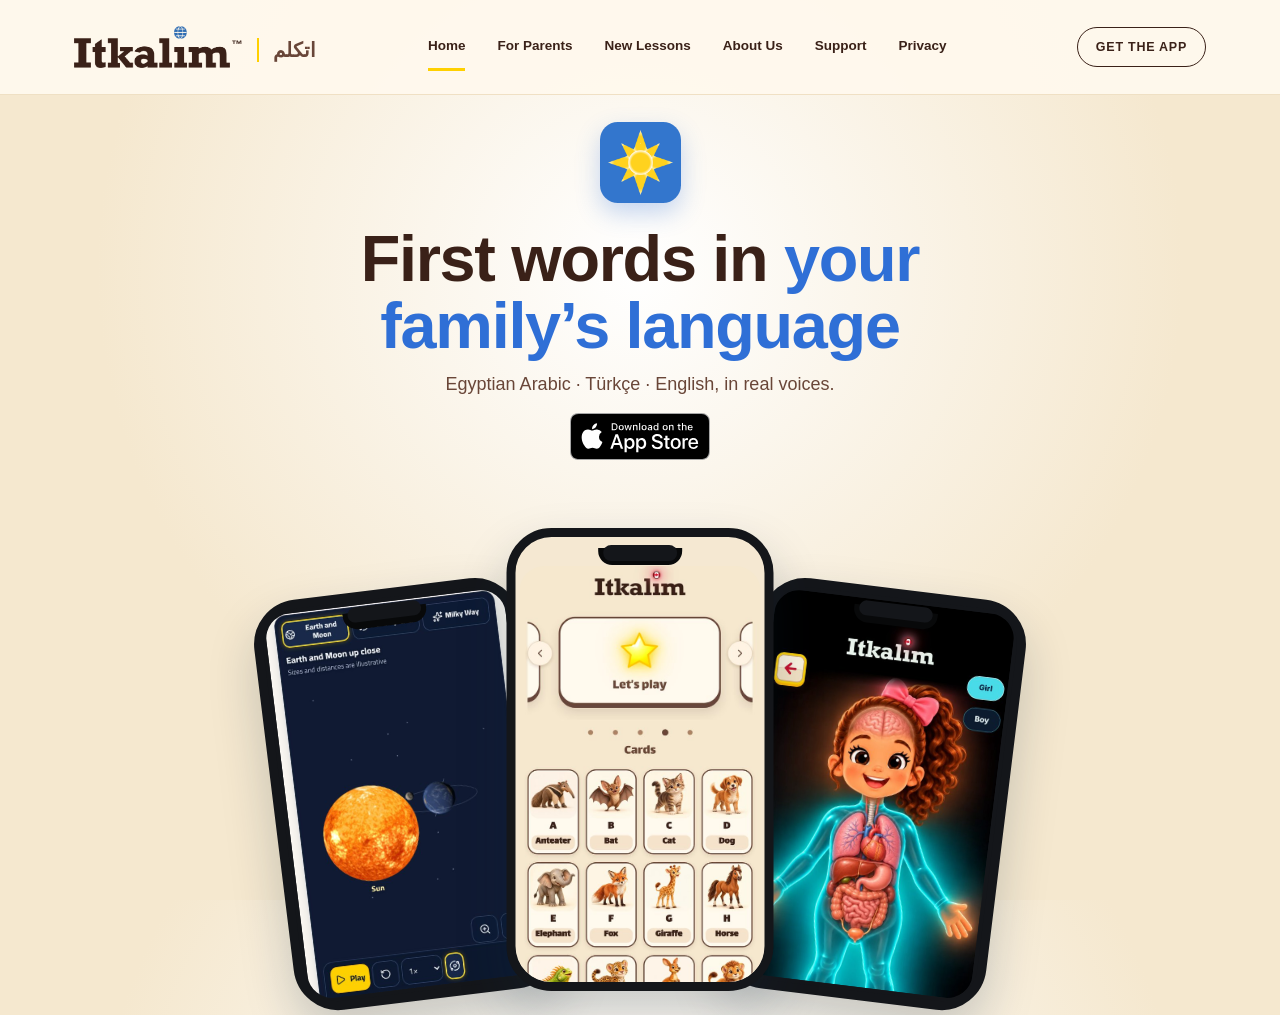
==== commit 2ce2254e: "One-screen landing in the style of the reference: app icon, headline, three phones (Sun-Earth-Moon, " ====
--- a/index.html
+++ b/index.html
@@ -1,33 +1,16 @@
-<!doctype html><html lang="en"><head><meta charset="utf-8"><meta name="viewport" content="width=device-width,initial-scale=1"><meta name="theme-color" content="#fff9ee"><meta name="description" content="Itkalim helps little ones hear, find, trace and count their first words in the languages of the world, starting with Egyptian Arabic, Turkish and Canadian English."><title>Itkalim · First words in the world’s languages, for little ones</title><link rel="icon" href="logo.png"><link rel="stylesheet" href="styles.css"></head><body><header class="site-header"><div class="wrap header-inner">
+<!doctype html><html lang="en"><head><meta charset="utf-8"><meta name="viewport" content="width=device-width,initial-scale=1"><meta name="theme-color" content="#fff9ee"><meta name="description" content="Itkalim helps little ones hear, find, trace and count their first words in the languages of the world, starting with Egyptian Arabic, Turkish and Canadian English."><title>Itkalim · First words in the world’s languages, for little ones</title><link rel="icon" href="logo.png"><link rel="stylesheet" href="styles.css"></head><body class="landing"><header class="site-header landing-head"><div class="wrap header-inner">
     <a class="brand" href="index.html" aria-label="Itkalim homepage"><span class="brand-mark-wrap"><img class="brand-wordmark" src="assets/itkalim-wordmark.png" alt="Itkalim" width="1000" height="270"><sup class="brand-tm" aria-label="trademark">™</sup></span><span class="brand-ar" lang="ar">اتكلم</span></a>
     <button class="menu-toggle" type="button" aria-label="Open navigation" aria-expanded="false" aria-controls="site-menu">☰</button>
     <nav class="nav-links" id="site-menu" aria-label="Main navigation"><a href="index.html" class="active" aria-current="page">Home</a><a href="for-parents.html">For Parents</a><a href="lessons.html">New Lessons</a><a href="about-us.html">About Us</a><a href="support.html">Support</a><a href="privacy.html">Privacy</a></nav>
-    </div></header><main id="main-content"><section class="hero hero-app"><div class="wrap"><div class="center-head"><p class="eyebrow">Itkalim · <bdi lang="ar" dir="rtl">اتكلم</bdi> · “speak”</p><h1>First words in your family’s language.</h1><p class="hero-lead">Touch, choose, listen and say it, in real voices.</p><a class="app-badge" href="https://apps.apple.com/us/app/itkalim/id6825574672" target="_blank" rel="noopener noreferrer"><img src="assets/app-store-badge.svg" alt="Download on the App Store" width="162" height="54"></a></div>
-<div class="game-screens six" aria-label="The Itkalim app">
-<figure><img loading="lazy" src="assets/iphone-find.jpg" alt="Choose the animal you hear from three big cards" width="411" height="898"><figcaption>Find the animal</figcaption></figure>
-<figure><img loading="lazy" src="assets/iphone-tracing.jpg" alt="Trace an Arabic letter by following tactile dots" width="411" height="898"><figcaption>Trace the letter</figcaption></figure>
-<figure><img loading="lazy" src="assets/iphone-airport-numbers.jpg" alt="Airport number board with the fifth row lit green" width="411" height="898"><figcaption>Count the board</figcaption></figure>
-<figure><img loading="lazy" src="assets/game-my-body.jpg" alt="My body: a child figure with the heart, bones and organs to tap" width="600" height="1304"><figcaption>My body</figcaption></figure>
-<figure><img loading="lazy" src="assets/universe-earth-moon.jpg" alt="Earth and its Moon beside a large Sun, in Our Universe" width="600" height="1304"><figcaption>Earth and Moon</figcaption></figure>
-<figure><img loading="lazy" src="assets/universe-milky-way.jpg" alt="The Milky Way with the Sun’s wavy orbit around Sagittarius A*" width="600" height="1304"><figcaption>Milky Way</figcaption></figure>
-</div></div></section>
-<section class="section"><div class="wrap"><div class="center-head"><p class="eyebrow">Languages</p><h2>One app, many languages.</h2></div>
-<div class="lang-grid center" aria-label="Languages in Itkalim">
-<span class="lang ready">🇪🇬 Egyptian Arabic <small>Ready</small></span><span class="lang ready">🇹🇷 Türkçe · Turkish <small>Ready</small></span><span class="lang ready">🇨🇦 Canadian English <small>Ready</small></span><span class="lang upcoming">🇧🇬 Български · Bulgarian <small>Coming next</small></span>
+    <a class="get-app" href="https://apps.apple.com/us/app/itkalim/id6825574672" target="_blank" rel="noopener noreferrer">Get the app</a>
+    </div></header><main id="main-content" class="landing-main">
+<img class="app-icon" src="assets/app-icon.png" alt="Itkalim app icon" width="256" height="256">
+<h1 class="landing-title">First words in <span>your family’s language</span></h1>
+<p class="landing-lead">Egyptian Arabic · Türkçe · English, in real voices.</p>
+<a class="app-badge" href="https://apps.apple.com/us/app/itkalim/id6825574672" target="_blank" rel="noopener noreferrer"><img src="assets/app-store-badge.svg" alt="Download on the App Store" width="150" height="50"></a>
+<div class="phones" aria-label="The Itkalim app">
+<div class="phone left"><img class="mid" src="assets/universe-sun-earth-moon.jpg" alt="Our Universe: the Sun, the Earth and its Moon"></div>
+<div class="phone center"><img src="assets/home-star.jpg" alt="The Itkalim home screen: the Let’s play star and the alphabet animal cards"></div>
+<div class="phone right"><img src="assets/game-my-body.jpg" alt="My body: tap the heart, bones and organs to hear their names"></div>
 </div>
-<p class="small center">Want another language? <a href="lessons.html">Tell us</a>.</p>
-</div></section>
-<section class="section voices-band"><div class="wrap"><div class="center-head"><p class="eyebrow">Our contributors</p><h2>Real voices.</h2></div>
-<div class="voice-cards">
-<figure class="voice-card"><img src="assets/ranoona.webp" alt="Cartoon portrait of Ranoona" width="256" height="256"><figcaption><strong>Ranoona</strong><span>Egyptian Arabic · <bdi lang="ar" dir="rtl">مصري</bdi></span></figcaption></figure>
-<figure class="voice-card"><img src="assets/kadriye.webp" alt="Cartoon portrait of Dr. Kadriye" width="256" height="256"><figcaption><strong>Dr. Kadriye</strong><span>Turkish · Türkçe</span></figcaption></figure>
-</div>
-<p class="thanks">Thank you, Ranoona and Dr. Kadriye, for giving Itkalim your voices.</p>
-</div></section>
-<section class="story-band"><div class="wrap"><div class="story-card"><p class="eyebrow">About</p><h2>Built by a parent.</h2><p>Ashraf wanted his toddlers to speak the family language, not just watch videos about it. So he built games they could touch.</p><a class="button secondary" href="about-us.html">Our story <span aria-hidden="true">→</span></a></div></div></section>
-<section class="section"><div class="wrap"><div class="link-cards">
-<a href="for-parents.html"><b aria-hidden="true">👨‍👩‍👧</b><strong>For Parents</strong><span>No ads, offline, your own voice.</span></a>
-<a href="privacy.html"><b aria-hidden="true">🛡️</b><strong>Privacy</strong><span>No tracking. Nothing leaves the phone.</span></a>
-<a href="support.html"><b aria-hidden="true">💬</b><strong>Support</strong><span>Questions and help.</span></a>
-<a href="lessons.html"><b aria-hidden="true">✉️</b><strong>New Lessons</strong><span>Hear when new ones arrive.</span></a>
-</div></div></section></main><footer class="site-footer"><div class="wrap footer-row"><div class="footer-copy">© 2026 Ashraf Mostafa. All rights reserved.</div><nav class="footer-nav" aria-label="Footer navigation"><a href="index.html">Home</a><a href="for-parents.html">For Parents</a><a href="lessons.html">New Lessons</a><a href="about-us.html">About Us</a><a href="support.html">Support</a><a href="privacy.html">Privacy</a></nav></div></footer><script src="site.js" defer></script></body></html>
+</main><script src="site.js" defer></script></body></html>
--- a/styles.css
+++ b/styles.css
@@ -160,3 +160,27 @@
 @media (max-width:900px){.link-cards{grid-template-columns:repeat(2,minmax(0,1fr))}}
 .hero.hero-app{min-height:0;display:block;padding-top:clamp(36px,5vw,64px);background:radial-gradient(ellipse at 50% 0,rgba(230,170,40,.16),transparent 60%),var(--sand)}
 .hero.hero-app h1{font-size:clamp(36px,5vw,58px);max-width:820px}
+
+/* 2026-11-28 one-screen landing */
+.get-app{margin-left:18px;padding:9px 18px;border:1.5px solid var(--ink);border-radius:999px;font-size:12.5px;font-weight:700;letter-spacing:.06em;text-transform:uppercase;color:var(--ink);text-decoration:none;white-space:nowrap}
+.get-app:hover{background:var(--ink);color:#fff}
+body.landing{height:100vh;height:100svh;overflow:hidden;display:flex;flex-direction:column;background:radial-gradient(ellipse at 50% 30%,#fff 0,var(--sand) 60%)}
+body.landing .site-header{position:relative;flex:none}
+.landing-main{flex:1;min-height:0;display:flex;flex-direction:column;align-items:center;text-align:center;padding:clamp(12px,3vh,36px) 16px 0}
+.app-icon{width:clamp(54px,9vh,92px);height:auto;border-radius:22%;box-shadow:0 10px 24px rgba(47,111,214,.28)}
+.landing-title{font-family:var(--sans);font-weight:700;font-size:clamp(30px,min(7.2vh,6.4vw),78px);line-height:1.04;letter-spacing:-.02em;color:var(--ink);margin:clamp(10px,2.4vh,26px) 0 clamp(6px,1.2vh,12px);max-width:16ch}
+.landing-title span{color:#2f6fd6}
+.landing-lead{margin:0 0 clamp(8px,1.6vh,16px);color:var(--ink-light);font-size:clamp(14px,2vh,18px)}
+.landing-main .app-badge img{height:clamp(38px,5.2vh,50px);width:auto}
+.phones{position:relative;flex:1;min-height:0;width:min(100%,980px);margin-top:clamp(12px,3vh,34px)}
+.phone{position:absolute;bottom:-22%;aspect-ratio:.47;height:112%;border:clamp(6px,1.1vh,11px) solid #14161a;border-radius:clamp(26px,5vh,52px);overflow:hidden;background:#14161a;box-shadow:0 24px 50px rgba(16,41,64,.22)}
+.phone::before{content:"";position:absolute;top:1.6%;left:50%;transform:translateX(-50%);width:30%;height:3.6%;background:#14161a;border-radius:999px;z-index:1}
+.phone img{width:100%;height:100%;object-fit:cover;object-position:top;display:block}
+.phone.center{left:50%;transform:translateX(-50%);z-index:2}
+.phone.left{left:50%;transform:translateX(-128%) rotate(-7deg);transform-origin:bottom center;height:100%;bottom:-24%}
+.phone.right{left:50%;transform:translateX(28%) rotate(7deg);transform-origin:bottom center;height:100%;bottom:-24%}
+@media (max-width:700px){.get-app{display:none}.phone.left{transform:translateX(-112%) rotate(-7deg)}.phone.right{transform:translateX(12%) rotate(7deg)}}
+.phone img.mid{object-position:50% 38%}
+.phone.center{background:#f5e8d2}
+.phone.center img{height:auto;margin-top:10%}
+.phone img.mid{object-position:50% 58%}
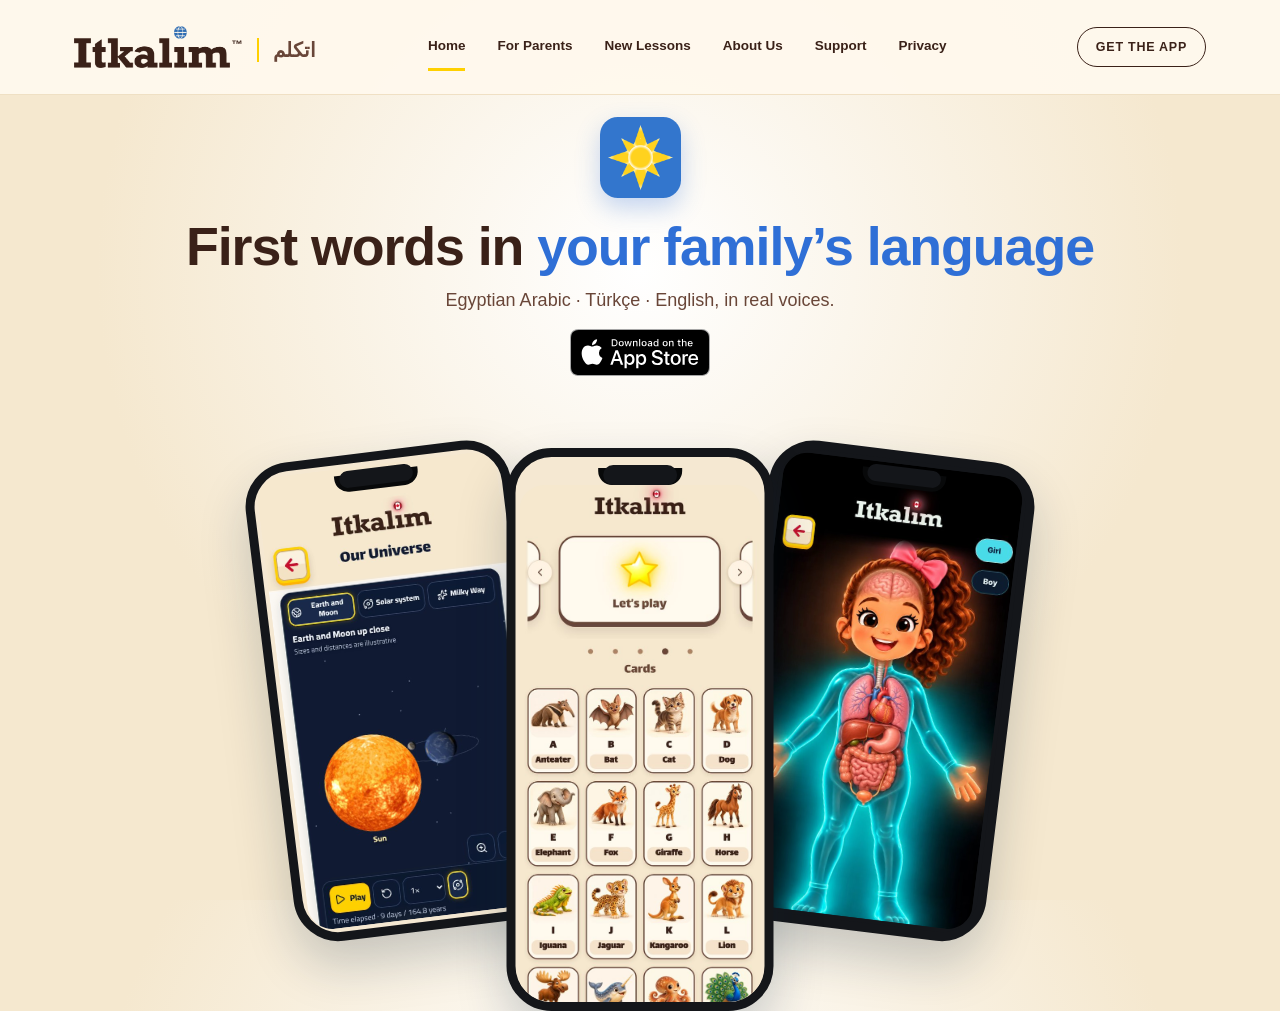
==== commit abf87f41: "Landing: the Sun-Earth-Moon phone shows the whole Our Universe screen, Itkalim logo on top; one-line" ====
--- a/index.html
+++ b/index.html
@@ -9,7 +9,7 @@
 <p class="landing-lead">Egyptian Arabic · Türkçe · English, in real voices.</p>
 <a class="app-badge" href="https://apps.apple.com/us/app/itkalim/id6825574672" target="_blank" rel="noopener noreferrer"><img src="assets/app-store-badge.svg" alt="Download on the App Store" width="150" height="50"></a>
 <div class="phones" aria-label="The Itkalim app">
-<div class="phone left"><img class="mid" src="assets/universe-sun-earth-moon.jpg" alt="Our Universe: the Sun, the Earth and its Moon"></div>
+<div class="phone left"><img src="assets/universe-sun-earth-moon.jpg" alt="Our Universe: the Sun, the Earth and its Moon"></div>
 <div class="phone center"><img src="assets/home-star.jpg" alt="The Itkalim home screen: the Let’s play star and the alphabet animal cards"></div>
 <div class="phone right"><img src="assets/game-my-body.jpg" alt="My body: tap the heart, bones and organs to hear their names"></div>
 </div>
--- a/styles.css
+++ b/styles.css
@@ -184,3 +184,8 @@
 .phone.center{background:#f5e8d2}
 .phone.center img{height:auto;margin-top:10%}
 .phone img.mid{object-position:50% 58%}
+.phone.left{background:#f5e8d2}
+.phone.left img{height:auto;margin-top:10%;object-position:top}
+.phone.left,.phone.right{height:96%;bottom:-6%}
+.phone.left img{height:100%;margin-top:0;object-fit:cover;object-position:center top}
+@media (min-width:1100px){.landing-title{max-width:none;font-size:clamp(34px,min(6.4vh,4.2vw),68px)}.landing-main{padding-top:clamp(10px,2.4vh,28px)}.phones{margin-top:clamp(10px,2.4vh,26px)}}
